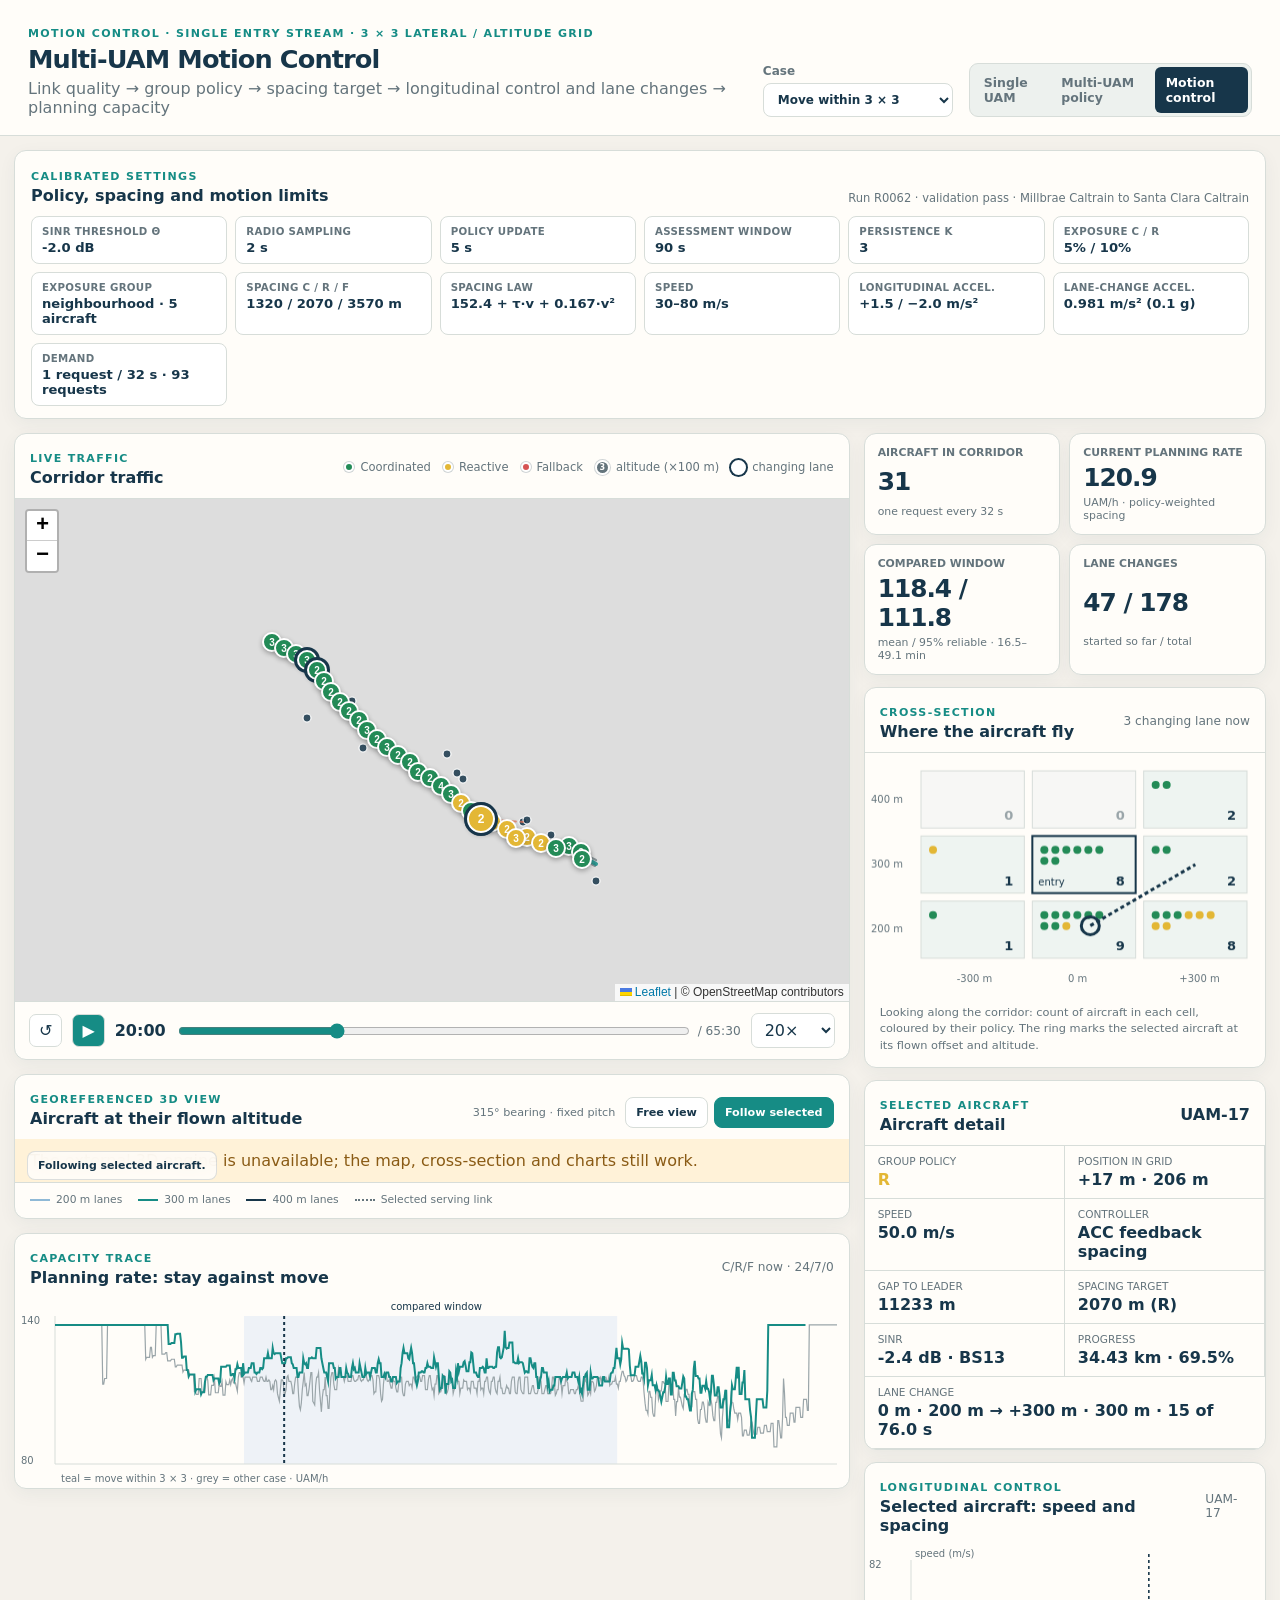
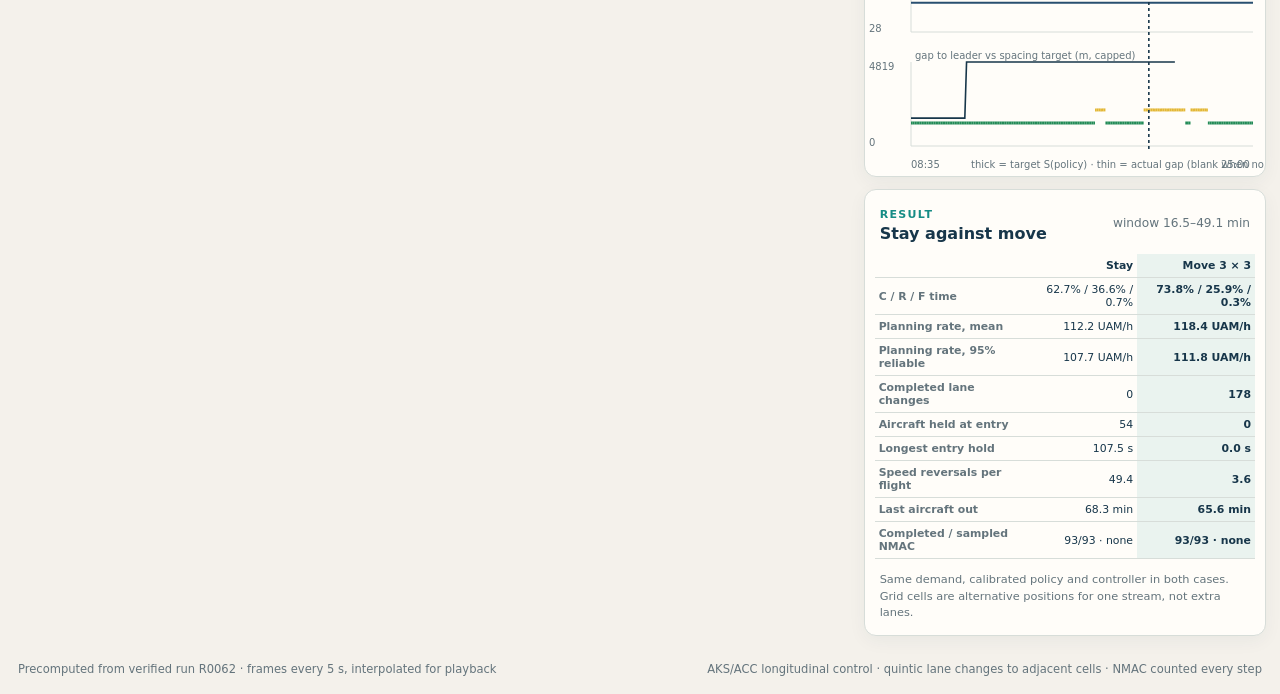
==== dashboard/motion.html @ 5a866636 "Update dashboards: calibrated policy settings and motion-control page - Multi-UAM policy page uses t" ====
<!doctype html>
<html lang="en">
  <head>
    <meta charset="utf-8" />
    <meta name="viewport" content="width=device-width, initial-scale=1" />
    <meta name="description" content="Multi-aircraft UAM motion control: longitudinal spacing and lane changes within a 3 × 3 lateral/altitude grid" />
    <title>Bay Area UAM Motion Control</title>
    <link rel="stylesheet" href="vendor/leaflet/leaflet.css" />
    <link rel="stylesheet"
          href="https://cesium.com/downloads/cesiumjs/releases/1.132/Build/Cesium/Widgets/widgets.css"
          integrity="sha384-ghEeMdcWWzRv/BPeUcX835vcKDGrxvROXisl/Btpv3GeekBUXTSPVcFJpI1Tcrgp"
          crossorigin="anonymous" />
    <link rel="stylesheet" href="traffic.css?v=20260827-left-stack-v12" />
    <link rel="stylesheet" href="motion.css?v=20260914-motion-v2" />
  </head>
  <body>
    <div class="traffic-dashboard motion-dashboard">
      <header class="traffic-header">
        <div>
          <span class="eyebrow">MOTION CONTROL · SINGLE ENTRY STREAM · 3 × 3 LATERAL / ALTITUDE GRID</span>
          <h1 id="motion-title">Multi-UAM Motion Control</h1>
          <p id="motion-subtitle">Link quality → group policy → spacing target → longitudinal control and lane changes → planning capacity</p>
        </div>
        <div class="traffic-header__controls">
          <label for="case-select"><span>Case</span>
            <select id="case-select">
              <option value="fixed_centerline">Stay at centre</option>
              <option value="spatial_grid">Move within 3 × 3</option>
            </select>
          </label>
          <nav class="mode-nav" aria-label="Simulator mode">
            <a href="index.html?scenario=airport_to_airport">Single UAM</a>
            <a href="traffic.html?scenario=airport_to_airport">Multi-UAM policy</a>
            <a class="mode-nav__active" aria-current="page" href="motion.html">Motion control</a>
          </nav>
        </div>
      </header>

      <section class="motion-settings" aria-labelledby="settings-heading">
        <div class="experiment-controls__heading">
          <div><span class="eyebrow">CALIBRATED SETTINGS</span><h2 id="settings-heading">Policy, spacing and motion limits</h2></div>
          <span id="run-note" role="status">Loading run…</span>
        </div>
        <dl id="settings-list" class="motion-settings__list"></dl>
      </section>

      <main class="traffic-main">
        <div class="traffic-visuals">
          <section class="traffic-map-card" aria-labelledby="map-heading">
            <div class="card-heading">
              <div><span class="eyebrow">LIVE TRAFFIC</span><h2 id="map-heading">Corridor traffic</h2></div>
              <div class="policy-legend" aria-label="Aircraft symbols">
                <span><i class="policy-dot policy-dot--c"></i>Coordinated</span>
                <span><i class="policy-dot policy-dot--r"></i>Reactive</span>
                <span><i class="policy-dot policy-dot--f"></i>Fallback</span>
                <span><i class="motion-legend-ac">3</i>altitude (×100 m)</span>
                <span><i class="motion-legend-ac motion-legend-ac--moving"></i>changing lane</span>
              </div>
            </div>
            <div id="motion-map" role="application" aria-label="Multi-aircraft corridor map with lateral lanes"></div>
            <div class="playback" aria-label="Simulation playback controls">
              <button id="reset-button" type="button" aria-label="Reset simulation" disabled>↺</button>
              <button id="play-button" class="playback__primary" type="button" aria-label="Loading simulation data" disabled>…</button>
              <strong id="current-time">00:00</strong>
              <label class="sr-only" for="time-slider">Simulation timeline</label>
              <input id="time-slider" type="range" min="0" max="1" value="0" step="1" disabled />
              <span id="total-time" role="status" aria-live="polite">Loading motion data…</span>
              <label class="sr-only" for="playback-speed">Playback speed</label>
              <select id="playback-speed" disabled><option value="5">5×</option><option value="20" selected>20×</option><option value="50">50×</option><option value="100">100×</option></select>
            </div>
          </section>

          <section class="traffic-three-card" aria-labelledby="three-heading">
            <div class="card-heading traffic-three-heading">
              <div><span class="eyebrow">GEOREFERENCED 3D VIEW</span><h2 id="three-heading">Aircraft at their flown altitude</h2></div>
              <div class="traffic-three-camera">
                <span id="three-camera-state">315° bearing · fixed pitch</span>
                <div class="traffic-three-camera__actions">
                  <button id="three-free-view" type="button">Free view</button>
                  <button id="three-recenter" type="button">Follow selected</button>
                </div>
              </div>
            </div>
            <div class="traffic-3d-stage">
              <div id="motion-3d" role="application" aria-label="Three-dimensional corridor with nine flight lanes"></div>
              <div id="three-camera-note" class="traffic-three-note">Camera follows the selected aircraft.</div>
            </div>
            <div id="three-warning" class="three-warning" hidden>The external 3D engine is unavailable; the map, cross-section and charts still work.</div>
            <div class="traffic-three-legend">
              <span><i class="traffic-three-line motion-lane--200"></i>200 m lanes</span>
              <span><i class="traffic-three-line motion-lane--300"></i>300 m lanes</span>
              <span><i class="traffic-three-line motion-lane--400"></i>400 m lanes</span>
              <span><i class="traffic-three-line traffic-three-line--radio"></i>Selected serving link</span>
            </div>
          </section>

          <section class="capacity-card" aria-labelledby="capacity-heading">
            <div class="card-heading"><div><span class="eyebrow">CAPACITY TRACE</span><h2 id="capacity-heading">Planning rate: stay against move</h2></div><span id="current-counts">—</span></div>
            <canvas id="capacity-chart" aria-label="Planning rate over time for both cases"></canvas>
          </section>
        </div>

        <aside class="traffic-sidebar" aria-label="Motion diagnostics">
          <section class="metric-grid">
            <article><span>Aircraft in corridor</span><strong id="active-count">—</strong><small id="entry-note">one request every 32 s</small></article>
            <article><span>Current planning rate</span><strong id="current-capacity">—</strong><small>UAM/h · policy-weighted spacing</small></article>
            <article><span>Compared window</span><strong id="window-capacity">—</strong><small id="window-caption">mean / 95% reliable, UAM/h</small></article>
            <article><span>Lane changes</span><strong id="lane-changes">—</strong><small id="lane-change-caption">started so far / total</small></article>
          </section>

          <section class="policy-card" aria-labelledby="grid-heading">
            <div class="card-heading"><div><span class="eyebrow">CROSS-SECTION</span><h2 id="grid-heading">Where the aircraft fly</h2></div><span id="grid-note">—</span></div>
            <canvas id="grid-chart" aria-label="Aircraft count in each lateral and altitude cell"></canvas>
            <p>Looking along the corridor: count of aircraft in each cell, coloured by their policy. The ring marks the selected aircraft at its flown offset and altitude.</p>
          </section>

          <section class="selected-card" aria-labelledby="selected-heading">
            <div class="card-heading"><div><span class="eyebrow">SELECTED AIRCRAFT</span><h2 id="selected-heading">Aircraft detail</h2></div><strong id="selected-uam">—</strong></div>
            <dl>
              <div><dt>Group policy</dt><dd id="selected-policy">—</dd></div>
              <div><dt>Position in grid</dt><dd id="selected-cell">—</dd></div>
              <div><dt>Speed</dt><dd id="selected-speed">—</dd></div>
              <div><dt>Controller</dt><dd id="selected-controller">—</dd></div>
              <div><dt>Gap to leader</dt><dd id="selected-gap">—</dd></div>
              <div><dt>Spacing target</dt><dd id="selected-target">—</dd></div>
              <div><dt>SINR</dt><dd id="selected-sinr">—</dd></div>
              <div><dt>Progress</dt><dd id="selected-progress">—</dd></div>
              <div class="selected-wide"><dt>Lane change</dt><dd id="selected-move">—</dd></div>
            </dl>
          </section>

          <section class="link-card" aria-labelledby="aircraft-heading">
            <div class="card-heading"><div><span class="eyebrow">LONGITUDINAL CONTROL</span><h2 id="aircraft-heading">Selected aircraft: speed and spacing</h2></div><span id="aircraft-note">—</span></div>
            <canvas id="aircraft-chart" aria-label="Selected aircraft speed, gap and spacing target over time"></canvas>
          </section>

          <section class="policy-card" aria-labelledby="compare-heading">
            <div class="card-heading"><div><span class="eyebrow">RESULT</span><h2 id="compare-heading">Stay against move</h2></div><span id="compare-window">—</span></div>
            <div class="motion-table-wrap"><table id="compare-table" class="motion-table"></table></div>
            <p id="compare-note">Same demand, calibrated policy and controller in both cases. Grid cells are alternative positions for one stream, not extra lanes.</p>
          </section>
        </aside>
      </main>

      <footer class="traffic-footer">
        <span id="footer-run">Precomputed from a verified run</span>
        <span>AKS/ACC longitudinal control · quintic lane changes to adjacent cells · NMAC counted every step</span>
      </footer>
    </div>
    <div id="error-panel" class="error-panel" hidden role="alert"></div>

    <script src="vendor/leaflet/leaflet.js"></script>
    <script src="traffic_engine.js?v=20260914-calibrated-v2"></script>
    <script src="https://cesium.com/downloads/cesiumjs/releases/1.132/Build/Cesium/Cesium.js"
            integrity="sha384-MtxSMxgh0b7MGLXcS6y6IIGswlJjxnL5AVLwKXJOGuglBgO67kbbcChbAF630juz"
            crossorigin="anonymous"></script>
    <script>
      (() => {
        const version = "20260914-motion-v2";
        const dataScript = document.createElement("script");
        dataScript.src = `data/airport_to_airport_motion.js?v=${version}`;
        dataScript.addEventListener("load", () => {
          const appScript = document.createElement("script");
          appScript.src = `motion_app.js?v=${version}`;
          document.body.appendChild(appScript);
        });
        dataScript.addEventListener("error", () => {
          const panel = document.getElementById("error-panel");
          panel.hidden = false;
          panel.textContent = "Motion data could not be loaded. Confirm that the dashboard server is running, then refresh the page.";
          document.getElementById("total-time").textContent = "Motion data unavailable";
        });
        document.body.appendChild(dataScript);
      })();
    </script>
  </body>
</html>
---- dashboard/vendor/leaflet/leaflet.css ----
/* required styles */

.leaflet-pane,
.leaflet-tile,
.leaflet-marker-icon,
.leaflet-marker-shadow,
.leaflet-tile-container,
.leaflet-pane > svg,
.leaflet-pane > canvas,
.leaflet-zoom-box,
.leaflet-image-layer,
.leaflet-layer {
	position: absolute;
	left: 0;
	top: 0;
	}
.leaflet-container {
	overflow: hidden;
	}
.leaflet-tile,
.leaflet-marker-icon,
.leaflet-marker-shadow {
	-webkit-user-select: none;
	   -moz-user-select: none;
	        user-select: none;
	  -webkit-user-drag: none;
	}
/* Prevents IE11 from highlighting tiles in blue */
.leaflet-tile::selection {
	background: transparent;
}
/* Safari renders non-retina tile on retina better with this, but Chrome is worse */
.leaflet-safari .leaflet-tile {
	image-rendering: -webkit-optimize-contrast;
	}
/* hack that prevents hw layers "stretching" when loading new tiles */
.leaflet-safari .leaflet-tile-container {
	width: 1600px;
	height: 1600px;
	-webkit-transform-origin: 0 0;
	}
.leaflet-marker-icon,
.leaflet-marker-shadow {
	display: block;
	}
/* .leaflet-container svg: reset svg max-width decleration shipped in Joomla! (joomla.org) 3.x */
/* .leaflet-container img: map is broken in FF if you have max-width: 100% on tiles */
.leaflet-container .leaflet-overlay-pane svg {
	max-width: none !important;
	max-height: none !important;
	}
.leaflet-container .leaflet-marker-pane img,
.leaflet-container .leaflet-shadow-pane img,
.leaflet-container .leaflet-tile-pane img,
.leaflet-container img.leaflet-image-layer,
.leaflet-container .leaflet-tile {
	max-width: none !important;
	max-height: none !important;
	width: auto;
	padding: 0;
	}

.leaflet-container img.leaflet-tile {
	/* See: https://bugs.chromium.org/p/chromium/issues/detail?id=600120 */
	mix-blend-mode: plus-lighter;
}

.leaflet-container.leaflet-touch-zoom {
	-ms-touch-action: pan-x pan-y;
	touch-action: pan-x pan-y;
	}
.leaflet-container.leaflet-touch-drag {
	-ms-touch-action: pinch-zoom;
	/* Fallback for FF which doesn't support pinch-zoom */
	touch-action: none;
	touch-action: pinch-zoom;
}
.leaflet-container.leaflet-touch-drag.leaflet-touch-zoom {
	-ms-touch-action: none;
	touch-action: none;
}
.leaflet-container {
	-webkit-tap-highlight-color: transparent;
}
.leaflet-container a {
	-webkit-tap-highlight-color: rgba(51, 181, 229, 0.4);
}
.leaflet-tile {
	filter: inherit;
	visibility: hidden;
	}
.leaflet-tile-loaded {
	visibility: inherit;
	}
.leaflet-zoom-box {
	width: 0;
	height: 0;
	-moz-box-sizing: border-box;
	     box-sizing: border-box;
	z-index: 800;
	}
/* workaround for https://bugzilla.mozilla.org/show_bug.cgi?id=888319 */
.leaflet-overlay-pane svg {
	-moz-user-select: none;
	}

.leaflet-pane         { z-index: 400; }

.leaflet-tile-pane    { z-index: 200; }
.leaflet-overlay-pane { z-index: 400; }
.leaflet-shadow-pane  { z-index: 500; }
.leaflet-marker-pane  { z-index: 600; }
.leaflet-tooltip-pane   { z-index: 650; }
.leaflet-popup-pane   { z-index: 700; }

.leaflet-map-pane canvas { z-index: 100; }
.leaflet-map-pane svg    { z-index: 200; }

.leaflet-vml-shape {
	width: 1px;
	height: 1px;
	}
.lvml {
	behavior: url(#default#VML);
	display: inline-block;
	position: absolute;
	}


/* control positioning */

.leaflet-control {
	position: relative;
	z-index: 800;
	pointer-events: visiblePainted; /* IE 9-10 doesn't have auto */
	pointer-events: auto;
	}
.leaflet-top,
.leaflet-bottom {
	position: absolute;
	z-index: 1000;
	pointer-events: none;
	}
.leaflet-top {
	top: 0;
	}
.leaflet-right {
	right: 0;
	}
.leaflet-bottom {
	bottom: 0;
	}
.leaflet-left {
	left: 0;
	}
.leaflet-control {
	float: left;
	clear: both;
	}
.leaflet-right .leaflet-control {
	float: right;
	}
.leaflet-top .leaflet-control {
	margin-top: 10px;
	}
.leaflet-bottom .leaflet-control {
	margin-bottom: 10px;
	}
.leaflet-left .leaflet-control {
	margin-left: 10px;
	}
.leaflet-right .leaflet-control {
	margin-right: 10px;
	}


/* zoom and fade animations */

.leaflet-fade-anim .leaflet-popup {
	opacity: 0;
	-webkit-transition: opacity 0.2s linear;
	   -moz-transition: opacity 0.2s linear;
	        transition: opacity 0.2s linear;
	}
.leaflet-fade-anim .leaflet-map-pane .leaflet-popup {
	opacity: 1;
	}
.leaflet-zoom-animated {
	-webkit-transform-origin: 0 0;
	    -ms-transform-origin: 0 0;
	        transform-origin: 0 0;
	}
svg.leaflet-zoom-animated {
	will-change: transform;
}

.leaflet-zoom-anim .leaflet-zoom-animated {
	-webkit-transition: -webkit-transform 0.25s cubic-bezier(0,0,0.25,1);
	   -moz-transition:    -moz-transform 0.25s cubic-bezier(0,0,0.25,1);
	        transition:         transform 0.25s cubic-bezier(0,0,0.25,1);
	}
.leaflet-zoom-anim .leaflet-tile,
.leaflet-pan-anim .leaflet-tile {
	-webkit-transition: none;
	   -moz-transition: none;
	        transition: none;
	}

.leaflet-zoom-anim .leaflet-zoom-hide {
	visibility: hidden;
	}


/* cursors */

.leaflet-interactive {
	cursor: pointer;
	}
.leaflet-grab {
	cursor: -webkit-grab;
	cursor:    -moz-grab;
	cursor:         grab;
	}
.leaflet-crosshair,
.leaflet-crosshair .leaflet-interactive {
	cursor: crosshair;
	}
.leaflet-popup-pane,
.leaflet-control {
	cursor: auto;
	}
.leaflet-dragging .leaflet-grab,
.leaflet-dragging .leaflet-grab .leaflet-interactive,
.leaflet-dragging .leaflet-marker-draggable {
	cursor: move;
	cursor: -webkit-grabbing;
	cursor:    -moz-grabbing;
	cursor:         grabbing;
	}

/* marker & overlays interactivity */
.leaflet-marker-icon,
.leaflet-marker-shadow,
.leaflet-image-layer,
.leaflet-pane > svg path,
.leaflet-tile-container {
	pointer-events: none;
	}

.leaflet-marker-icon.leaflet-interactive,
.leaflet-image-layer.leaflet-interactive,
.leaflet-pane > svg path.leaflet-interactive,
svg.leaflet-image-layer.leaflet-interactive path {
	pointer-events: visiblePainted; /* IE 9-10 doesn't have auto */
	pointer-events: auto;
	}

/* visual tweaks */

.leaflet-container {
	background: #ddd;
	outline-offset: 1px;
	}
.leaflet-container a {
	color: #0078A8;
	}
.leaflet-zoom-box {
	border: 2px dotted #38f;
	background: rgba(255,255,255,0.5);
	}


/* general typography */
.leaflet-container {
	font-family: "Helvetica Neue", Arial, Helvetica, sans-serif;
	font-size: 12px;
	font-size: 0.75rem;
	line-height: 1.5;
	}


/* general toolbar styles */

.leaflet-bar {
	box-shadow: 0 1px 5px rgba(0,0,0,0.65);
	border-radius: 4px;
	}
.leaflet-bar a {
	background-color: #fff;
	border-bottom: 1px solid #ccc;
	width: 26px;
	height: 26px;
	line-height: 26px;
	display: block;
	text-align: center;
	text-decoration: none;
	color: black;
	}
.leaflet-bar a,
.leaflet-control-layers-toggle {
	background-position: 50% 50%;
	background-repeat: no-repeat;
	display: block;
	}
.leaflet-bar a:hover,
.leaflet-bar a:focus {
	background-color: #f4f4f4;
	}
.leaflet-bar a:first-child {
	border-top-left-radius: 4px;
	border-top-right-radius: 4px;
	}
.leaflet-bar a:last-child {
	border-bottom-left-radius: 4px;
	border-bottom-right-radius: 4px;
	border-bottom: none;
	}
.leaflet-bar a.leaflet-disabled {
	cursor: default;
	background-color: #f4f4f4;
	color: #bbb;
	}

.leaflet-touch .leaflet-bar a {
	width: 30px;
	height: 30px;
	line-height: 30px;
	}
.leaflet-touch .leaflet-bar a:first-child {
	border-top-left-radius: 2px;
	border-top-right-radius: 2px;
	}
.leaflet-touch .leaflet-bar a:last-child {
	border-bottom-left-radius: 2px;
	border-bottom-right-radius: 2px;
	}

/* zoom control */

.leaflet-control-zoom-in,
.leaflet-control-zoom-out {
	font: bold 18px 'Lucida Console', Monaco, monospace;
	text-indent: 1px;
	}

.leaflet-touch .leaflet-control-zoom-in, .leaflet-touch .leaflet-control-zoom-out  {
	font-size: 22px;
	}


/* layers control */

.leaflet-control-layers {
	box-shadow: 0 1px 5px rgba(0,0,0,0.4);
	background: #fff;
	border-radius: 5px;
	}
.leaflet-control-layers-toggle {
	background-image: url(images/layers.png);
	width: 36px;
	height: 36px;
	}
.leaflet-retina .leaflet-control-layers-toggle {
	background-image: url(images/layers-2x.png);
	background-size: 26px 26px;
	}
.leaflet-touch .leaflet-control-layers-toggle {
	width: 44px;
	height: 44px;
	}
.leaflet-control-layers .leaflet-control-layers-list,
.leaflet-control-layers-expanded .leaflet-control-layers-toggle {
	display: none;
	}
.leaflet-control-layers-expanded .leaflet-control-layers-list {
	display: block;
	position: relative;
	}
.leaflet-control-layers-expanded {
	padding: 6px 10px 6px 6px;
	color: #333;
	background: #fff;
	}
.leaflet-control-layers-scrollbar {
	overflow-y: scroll;
	overflow-x: hidden;
	padding-right: 5px;
	}
.leaflet-control-layers-selector {
	margin-top: 2px;
	position: relative;
	top: 1px;
	}
.leaflet-control-layers label {
	display: block;
	font-size: 13px;
	font-size: 1.08333em;
	}
.leaflet-control-layers-separator {
	height: 0;
	border-top: 1px solid #ddd;
	margin: 5px -10px 5px -6px;
	}

/* Default icon URLs */
.leaflet-default-icon-path { /* used only in path-guessing heuristic, see L.Icon.Default */
	background-image: url(images/marker-icon.png);
	}


/* attribution and scale controls */

.leaflet-container .leaflet-control-attribution {
	background: #fff;
	background: rgba(255, 255, 255, 0.8);
	margin: 0;
	}
.leaflet-control-attribution,
.leaflet-control-scale-line {
	padding: 0 5px;
	color: #333;
	line-height: 1.4;
	}
.leaflet-control-attribution a {
	text-decoration: none;
	}
.leaflet-control-attribution a:hover,
.leaflet-control-attribution a:focus {
	text-decoration: underline;
	}
.leaflet-attribution-flag {
	display: inline !important;
	vertical-align: baseline !important;
	width: 1em;
	height: 0.6669em;
	}
.leaflet-left .leaflet-control-scale {
	margin-left: 5px;
	}
.leaflet-bottom .leaflet-control-scale {
	margin-bottom: 5px;
	}
.leaflet-control-scale-line {
	border: 2px solid #777;
	border-top: none;
	line-height: 1.1;
	padding: 2px 5px 1px;
	white-space: nowrap;
	-moz-box-sizing: border-box;
	     box-sizing: border-box;
	background: rgba(255, 255, 255, 0.8);
	text-shadow: 1px 1px #fff;
	}
.leaflet-control-scale-line:not(:first-child) {
	border-top: 2px solid #777;
	border-bottom: none;
	margin-top: -2px;
	}
.leaflet-control-scale-line:not(:first-child):not(:last-child) {
	border-bottom: 2px solid #777;
	}

.leaflet-touch .leaflet-control-attribution,
.leaflet-touch .leaflet-control-layers,
.leaflet-touch .leaflet-bar {
	box-shadow: none;
	}
.leaflet-touch .leaflet-control-layers,
.leaflet-touch .leaflet-bar {
	border: 2px solid rgba(0,0,0,0.2);
	background-clip: padding-box;
	}


/* popup */

.leaflet-popup {
	position: absolute;
	text-align: center;
	margin-bottom: 20px;
	}
.leaflet-popup-content-wrapper {
	padding: 1px;
	text-align: left;
	border-radius: 12px;
	}
.leaflet-popup-content {
	margin: 13px 24px 13px 20px;
	line-height: 1.3;
	font-size: 13px;
	font-size: 1.08333em;
	min-height: 1px;
	}
.leaflet-popup-content p {
	margin: 17px 0;
	margin: 1.3em 0;
	}
.leaflet-popup-tip-container {
	width: 40px;
	height: 20px;
	position: absolute;
	left: 50%;
	margin-top: -1px;
	margin-left: -20px;
	overflow: hidden;
	pointer-events: none;
	}
.leaflet-popup-tip {
	width: 17px;
	height: 17px;
	padding: 1px;

	margin: -10px auto 0;
	pointer-events: auto;

	-webkit-transform: rotate(45deg);
	   -moz-transform: rotate(45deg);
	    -ms-transform: rotate(45deg);
	        transform: rotate(45deg);
	}
.leaflet-popup-content-wrapper,
.leaflet-popup-tip {
	background: white;
	color: #333;
	box-shadow: 0 3px 14px rgba(0,0,0,0.4);
	}
.leaflet-container a.leaflet-popup-close-button {
	position: absolute;
	top: 0;
	right: 0;
	border: none;
	text-align: center;
	width: 24px;
	height: 24px;
	font: 16px/24px Tahoma, Verdana, sans-serif;
	color: #757575;
	text-decoration: none;
	background: transparent;
	}
.leaflet-container a.leaflet-popup-close-button:hover,
.leaflet-container a.leaflet-popup-close-button:focus {
	color: #585858;
	}
.leaflet-popup-scrolled {
	overflow: auto;
	}

.leaflet-oldie .leaflet-popup-content-wrapper {
	-ms-zoom: 1;
	}
.leaflet-oldie .leaflet-popup-tip {
	width: 24px;
	margin: 0 auto;

	-ms-filter: "progid:DXImageTransform.Microsoft.Matrix(M11=0.70710678, M12=0.70710678, M21=-0.70710678, M22=0.70710678)";
	filter: progid:DXImageTransform.Microsoft.Matrix(M11=0.70710678, M12=0.70710678, M21=-0.70710678, M22=0.70710678);
	}

.leaflet-oldie .leaflet-control-zoom,
.leaflet-oldie .leaflet-control-layers,
.leaflet-oldie .leaflet-popup-content-wrapper,
.leaflet-oldie .leaflet-popup-tip {
	border: 1px solid #999;
	}


/* div icon */

.leaflet-div-icon {
	background: #fff;
	border: 1px solid #666;
	}


/* Tooltip */
/* Base styles for the element that has a tooltip */
.leaflet-tooltip {
	position: absolute;
	padding: 6px;
	background-color: #fff;
	border: 1px solid #fff;
	border-radius: 3px;
	color: #222;
	white-space: nowrap;
	-webkit-user-select: none;
	-moz-user-select: none;
	-ms-user-select: none;
	user-select: none;
	pointer-events: none;
	box-shadow: 0 1px 3px rgba(0,0,0,0.4);
	}
.leaflet-tooltip.leaflet-interactive {
	cursor: pointer;
	pointer-events: auto;
	}
.leaflet-tooltip-top:before,
.leaflet-tooltip-bottom:before,
.leaflet-tooltip-left:before,
.leaflet-tooltip-right:before {
	position: absolute;
	pointer-events: none;
	border: 6px solid transparent;
	background: transparent;
	content: "";
	}

/* Directions */

.leaflet-tooltip-bottom {
	margin-top: 6px;
}
.leaflet-tooltip-top {
	margin-top: -6px;
}
.leaflet-tooltip-bottom:before,
.leaflet-tooltip-top:before {
	left: 50%;
	margin-left: -6px;
	}
.leaflet-tooltip-top:before {
	bottom: 0;
	margin-bottom: -12px;
	border-top-color: #fff;
	}
.leaflet-tooltip-bottom:before {
	top: 0;
	margin-top: -12px;
	margin-left: -6px;
	border-bottom-color: #fff;
	}
.leaflet-tooltip-left {
	margin-left: -6px;
}
.leaflet-tooltip-right {
	margin-left: 6px;
}
.leaflet-tooltip-left:before,
.leaflet-tooltip-right:before {
	top: 50%;
	margin-top: -6px;
	}
.leaflet-tooltip-left:before {
	right: 0;
	margin-right: -12px;
	border-left-color: #fff;
	}
.leaflet-tooltip-right:before {
	left: 0;
	margin-left: -12px;
	border-right-color: #fff;
	}

/* Printing */

@media print {
	/* Prevent printers from removing background-images of controls. */
	.leaflet-control {
		-webkit-print-color-adjust: exact;
		print-color-adjust: exact;
		}
	}
---- dashboard/traffic.css ----
:root {
  color-scheme: light;
  --ink: #17364a;
  --muted: #64747c;
  --paper: #f4f1eb;
  --card: #fffdf9;
  --line: #d7ddd9;
  --teal: #168c85;
  --coordinated: #238b57;
  --reactive: #e3b735;
  --fallback: #d65353;
  --unknown: #829095;
  font-family: Inter, ui-sans-serif, system-ui, -apple-system, "Segoe UI", sans-serif;
}

* { box-sizing: border-box; }
body { margin: 0; color: var(--ink); background: var(--paper); }
button, select, input { font: inherit; }
.sr-only { position: absolute; width: 1px; height: 1px; overflow: hidden; clip: rect(0, 0, 0, 0); }
.traffic-dashboard { min-height: 100vh; }

.traffic-header { display: flex; justify-content: space-between; gap: 24px; padding: 22px 28px 18px; background: var(--card); border-bottom: 1px solid var(--line); }
.traffic-header h1 { margin: 3px 0 5px; font-size: clamp(1.45rem, 2vw, 2.15rem); letter-spacing: -.035em; }
.traffic-header p { margin: 0; color: var(--muted); }
.eyebrow { color: var(--teal); font-size: .69rem; font-weight: 800; letter-spacing: .12em; }
.traffic-header__controls { display: flex; align-items: end; gap: 16px; }
.traffic-header__controls label { display: grid; gap: 5px; color: var(--muted); font-size: .75rem; font-weight: 700; }
.traffic-header select { min-width: 190px; padding: 8px 10px; border: 1px solid var(--line); border-radius: 8px; background: white; color: var(--ink); }
.mode-nav { display: flex; padding: 3px; border: 1px solid var(--line); border-radius: 9px; background: #edf1ee; }
.mode-nav a { padding: 8px 11px; border-radius: 6px; color: var(--muted); text-decoration: none; font-size: .78rem; font-weight: 750; }
.mode-nav__active { color: white !important; background: var(--ink); }

.experiment-controls { margin: 14px 14px 0; padding: 14px 16px 15px; border: 1px solid var(--line); border-radius: 12px; background: var(--card); box-shadow: 0 5px 18px rgb(23 54 74 / 5%); }
.experiment-controls__heading { display: flex; justify-content: space-between; align-items: end; gap: 18px; margin-bottom: 11px; }
.experiment-controls__heading h2 { margin: 2px 0 0; font-size: 1rem; }
.experiment-controls__heading > span { color: var(--muted); font-size: .72rem; }
.experiment-controls form { display: grid; grid-template-columns: minmax(380px, .9fr) minmax(620px, 1.5fr) auto; align-items: end; gap: 12px; }
.experiment-controls fieldset { display: grid; grid-template-columns: repeat(4, minmax(110px, 1fr)); gap: 9px; min-width: 0; margin: 0; padding: 10px; border: 1px solid var(--line); border-radius: 9px; }
.experiment-controls fieldset:nth-of-type(2) { grid-template-columns: repeat(4, minmax(116px, 1fr)); }
.experiment-controls legend { padding: 0 5px; color: var(--teal); font-size: .68rem; font-weight: 800; letter-spacing: .04em; }
.experiment-controls label { display: grid; align-content: start; gap: 5px; color: var(--muted); font-size: .67rem; font-weight: 700; }
.experiment-controls label span { display: grid; grid-template-columns: minmax(0, 1fr) auto; align-items: center; gap: 5px; font-weight: 500; }
.experiment-controls input, .experiment-controls select { width: 100%; min-height: 34px; padding: 6px 8px; border: 1px solid #c6d0cb; border-radius: 7px; background: white; color: var(--ink); }
.experiment-controls input:focus, .experiment-controls select:focus { outline: 3px solid rgb(22 140 133 / 18%); border-color: var(--teal); }
.experiment-controls__actions { display: grid; grid-template-columns: 1fr 1fr; gap: 7px; min-width: 220px; }
.experiment-controls__actions button { min-height: 35px; padding: 7px 10px; border: 1px solid var(--line); border-radius: 8px; background: white; color: var(--ink); cursor: pointer; font-size: .72rem; font-weight: 750; }
.experiment-controls__actions .experiment-controls__run { border-color: var(--teal); background: var(--teal); color: white; }
.experiment-controls__actions small { grid-column: 1 / -1; max-width: 270px; color: var(--muted); font-size: .62rem; line-height: 1.35; }

.traffic-main { display: grid; grid-template-columns: minmax(0, 1.62fr) minmax(340px, .78fr); gap: 14px; padding: 14px; }
.traffic-visuals { display: grid; align-content: start; gap: 14px; min-width: 0; }
.traffic-map-card, .traffic-three-card, .policy-card, .selected-card, .link-card, .capacity-card, .metric-grid article { background: var(--card); border: 1px solid var(--line); border-radius: 12px; box-shadow: 0 5px 18px rgb(23 54 74 / 5%); }
.traffic-map-card { overflow: hidden; }
.card-heading { display: flex; align-items: center; justify-content: space-between; gap: 14px; padding: 13px 15px 11px; }
.card-heading h2 { margin: 2px 0 0; font-size: 1rem; }
.card-heading > span { color: var(--muted); font-size: .76rem; }
#traffic-map { height: min(58vh, 620px); min-height: 440px; border-top: 1px solid var(--line); border-bottom: 1px solid var(--line); }
.policy-legend { display: flex; flex-wrap: wrap; justify-content: flex-end; gap: 8px 12px; color: var(--muted); font-size: .72rem; }
.policy-legend span, .policy-values div { display: flex; align-items: center; gap: 6px; }
.policy-dot { display: inline-block; width: 10px; height: 10px; border: 2px solid white; border-radius: 50%; box-shadow: 0 0 0 1px rgb(23 54 74 / 20%); }
.policy-dot--c { background: var(--coordinated); }
.policy-dot--r { background: var(--reactive); }
.policy-dot--f { background: var(--fallback); }
.uam-traffic-hit { width: 100%; height: 100%; display: grid; place-items: center; cursor: pointer; pointer-events: none; }
.uam-traffic-marker { width: 22px; height: 22px; display: grid; place-items: center; border: 2px solid white; border-radius: 50% 50% 50% 0; color: white; font-size: 11px; box-shadow: 0 2px 6px rgb(0 0 0 / 30%); transform-origin: center; pointer-events: none; }
.uam-traffic-marker--selected { width: 28px; height: 28px; outline: 3px solid rgb(23 54 74 / 35%); font-size: 13px; }
.uam-traffic-marker--group { box-shadow: 0 0 0 3px rgb(23 54 74 / 38%), 0 3px 8px rgb(0 0 0 / 18%); }

.playback { display: grid; grid-template-columns: auto auto auto 1fr auto auto; align-items: center; gap: 10px; padding: 11px 14px; }
.playback button, .playback select { border: 1px solid var(--line); border-radius: 7px; background: white; color: var(--ink); padding: 6px 9px; }
.playback button:disabled, .playback select:disabled, .playback input:disabled { cursor: wait; opacity: .55; }
.playback__primary { color: white !important; background: var(--teal) !important; }
.playback input { width: 100%; accent-color: var(--teal); }
.playback span { color: var(--muted); font-size: .76rem; }

.traffic-sidebar { display: grid; align-content: start; gap: 12px; }
.metric-grid { display: grid; grid-template-columns: 1fr 1fr; gap: 9px; }
.metric-grid article { display: grid; gap: 4px; padding: 12px 13px; }
.metric-grid span { color: var(--muted); font-size: .68rem; font-weight: 750; text-transform: uppercase; }
.metric-grid strong { font-size: 1.55rem; letter-spacing: -.04em; }
.metric-grid small { color: var(--muted); font-size: .68rem; }
.metric-grid .supported { color: var(--coordinated); }
.metric-grid .unsupported { color: var(--fallback); }

.policy-card, .selected-card, .link-card, .capacity-card { overflow: hidden; }
.policy-bar { display: flex; height: 16px; margin: 0 15px 11px; overflow: hidden; border-radius: 9px; background: #e5e8e6; }
.policy-bar span { min-width: 0; }
.policy-bar__c { background: var(--coordinated); }
.policy-bar__r { background: var(--reactive); }
.policy-bar__f { background: var(--fallback); }
.policy-values { display: grid; grid-template-columns: repeat(3, 1fr); gap: 8px; padding: 0 15px; }
.policy-values div { display: grid; grid-template-columns: auto 1fr; }
.policy-values span { color: var(--muted); font-size: .68rem; }
.policy-values strong { grid-column: 2; }
.policy-card p { margin: 12px 15px 14px; color: var(--muted); font-size: .71rem; line-height: 1.45; }
.selected-card dl { display: grid; grid-template-columns: 1fr 1fr; margin: 0; border-top: 1px solid var(--line); }
.selected-card dl div { padding: 9px 13px; border-right: 1px solid var(--line); border-bottom: 1px solid var(--line); }
.selected-card dl .selected-wide { grid-column: 1 / -1; border-right: 0; }
.selected-card dt { color: var(--muted); font-size: .66rem; text-transform: uppercase; }
.selected-card dd { margin: 3px 0 0; font-weight: 750; }
#capacity-chart { display: block; width: 100%; height: 150px; }
#link-quality-chart { display: block; width: 100%; height: 220px; }

.traffic-three-card { overflow: hidden; }
.traffic-three-heading { align-items: end; }
.traffic-three-camera { display: flex; align-items: center; gap: 10px; color: var(--muted); font-size: .7rem; }
.traffic-three-camera__actions { display: flex; gap: 6px; }
.traffic-three-camera button { min-height: 31px; padding: 6px 10px; border: 1px solid var(--line); border-radius: 8px; background: white; color: var(--ink); font: inherit; font-weight: 750; cursor: pointer; }
.traffic-three-camera button[aria-pressed="true"] { border-color: var(--teal); background: var(--teal); color: white; }
.traffic-three-camera button:focus-visible { outline: 3px solid rgb(22 140 133 / 28%); outline-offset: 2px; }
.traffic-3d-stage { position: relative; }
#traffic-3d { height: 440px; border-top: 1px solid var(--line); }
.traffic-three-note { position: absolute; z-index: 600; top: 12px; left: 12px; padding: 7px 10px; border: 1px solid rgb(23 54 74 / 15%); border-radius: 8px; background: rgb(255 253 250 / 90%); color: var(--ink); font-size: .68rem; font-weight: 700; pointer-events: none; backdrop-filter: blur(8px); }
.traffic-three-legend { display: flex; flex-wrap: wrap; gap: 9px 16px; padding: 10px 15px 12px; border-top: 1px solid var(--line); color: var(--muted); font-size: .67rem; }
.traffic-three-legend span { display: inline-flex; align-items: center; gap: 6px; }
.traffic-three-line { width: 20px; border-top: 2px solid var(--ink); }
.traffic-three-line--ground { border-top-style: dashed; border-color: #607177; }
.traffic-three-line--flight { border-color: var(--teal); }
.traffic-three-line--radio { border-top-style: dotted; border-color: var(--coral); }
.traffic-three-symbol { width: 10px; height: 10px; border-radius: 50%; background: var(--muted); }
.traffic-three-symbol--selected { width: 13px; height: 13px; border: 2px solid white; background: var(--coral); box-shadow: 0 0 0 2px var(--coral); }
.traffic-three-symbol--traffic { background: var(--coordinated); }
.traffic-3d-fallback { position: relative; width: 100%; height: 100%; background: #dfe9e5; }
.traffic-3d-fallback .leaflet-control-attribution { font-size: 9px; }
.fallback-aircraft { position: relative; width: 30px; height: 54px; transform: translate(-15px, -45px); }
.fallback-aircraft::after { position: absolute; left: 14px; top: 26px; width: 2px; height: 24px; content: ""; background: linear-gradient(rgb(23 54 74 / 55%), rgb(23 54 74 / 5%)); }
.fallback-aircraft img { position: relative; z-index: 2; width: 30px; height: 30px; filter: drop-shadow(0 3px 3px rgb(0 0 0 / 25%)); }
.fallback-station { position: relative; width: 22px; height: 34px; transform: translate(-11px, -28px); }
.fallback-station::before { position: absolute; left: 9px; top: 8px; width: 4px; height: 25px; content: ""; border-radius: 2px; background: #17364a; }
.fallback-station::after { position: absolute; left: 3px; top: 2px; width: 16px; height: 10px; content: ""; border: 3px solid #17364a; border-top: 0; border-bottom: 0; }
.three-warning { padding: 12px 15px; color: #8a5b15; background: #fff2d8; }
.traffic-footer { display: flex; justify-content: space-between; gap: 20px; padding: 12px 18px 18px; color: var(--muted); font-size: .72rem; }
.error-panel { position: fixed; inset: 20px; z-index: 9999; padding: 24px; border: 2px solid var(--fallback); border-radius: 12px; background: white; color: #7b2222; }

@media (max-width: 980px) {
  .traffic-header { align-items: start; flex-direction: column; }
  .traffic-header__controls { width: 100%; flex-wrap: wrap; }
  .traffic-main { grid-template-columns: 1fr; }
  .traffic-three-heading { align-items: flex-start; flex-direction: column; }
  .traffic-three-camera { width: 100%; justify-content: space-between; }
  .experiment-controls form { grid-template-columns: 1fr; }
  .experiment-controls__actions { grid-template-columns: auto auto 1fr; align-items: center; }
  .experiment-controls__actions small { grid-column: auto; max-width: none; }
}

@media (max-width: 620px) {
  .traffic-header { padding: 17px 15px; }
  .traffic-header__controls, .mode-nav { width: 100%; }
  .mode-nav a { flex: 1; text-align: center; }
  .traffic-main { padding: 8px; }
  .experiment-controls { margin: 8px 8px 0; padding: 12px; }
  .experiment-controls__heading { align-items: start; flex-direction: column; }
  .experiment-controls fieldset, .experiment-controls fieldset:nth-of-type(2) { grid-template-columns: repeat(2, minmax(0, 1fr)); }
  .experiment-controls__actions { grid-template-columns: 1fr 1fr; }
  .experiment-controls__actions small { grid-column: 1 / -1; }
  #traffic-map { min-height: 390px; }
  .card-heading { align-items: start; flex-direction: column; }
  .policy-legend { justify-content: start; }
  .playback { grid-template-columns: auto auto 1fr auto; }
  .playback input { grid-column: 1 / -1; grid-row: 2; }
  .metric-grid { grid-template-columns: 1fr; }
  .policy-values { grid-template-columns: 1fr; }
  .traffic-footer { flex-direction: column; }
}
---- dashboard/motion.css ----
.motion-settings { margin: 14px 14px 0; padding: 14px 16px 12px; border: 1px solid var(--line); border-radius: 12px; background: var(--card); box-shadow: 0 5px 18px rgb(23 54 74 / 5%); }
.motion-settings__list { display: grid; grid-template-columns: repeat(auto-fill, minmax(170px, 1fr)); gap: 8px; margin: 0; }
.motion-settings__list div { padding: 8px 10px; border: 1px solid var(--line); border-radius: 8px; background: white; }
.motion-settings__list dt { color: var(--muted); font-size: .64rem; font-weight: 750; text-transform: uppercase; letter-spacing: .03em; }
.motion-settings__list dd { margin: 3px 0 0; font-size: .82rem; font-weight: 750; }

#motion-map { height: min(56vh, 600px); min-height: 420px; border-top: 1px solid var(--line); border-bottom: 1px solid var(--line); }
#motion-3d { height: 420px; border-top: 1px solid var(--line); }
#capacity-chart { height: 190px; }
#grid-chart { display: block; width: 100%; height: 240px; border-top: 1px solid var(--line); }
#aircraft-chart { display: block; width: 100%; height: 230px; }

.motion-ac { width: 20px; height: 20px; display: grid; place-items: center; border: 2px solid white; border-radius: 50%; color: white; font-size: 10px; font-weight: 800; box-shadow: 0 2px 5px rgb(0 0 0 / 30%); }
.motion-ac--moving { box-shadow: 0 0 0 3px #17364a, 0 2px 5px rgb(0 0 0 / 30%); }
.motion-ac--selected { width: 28px; height: 28px; font-size: 12px; outline: 3px solid rgb(23 54 74 / 40%); }
.motion-legend-ac { display: inline-grid; place-items: center; width: 15px; height: 15px; border: 2px solid white; border-radius: 50%; background: var(--muted); color: white; font-size: 8px; font-style: normal; font-weight: 800; box-shadow: 0 0 0 1px rgb(23 54 74 / 20%); }
.motion-legend-ac--moving { background: white; box-shadow: 0 0 0 2px var(--ink); }

.motion-lane--200 { border-color: #8fb9d6; }
.motion-lane--300 { border-color: var(--teal); }
.motion-lane--400 { border-color: #17364a; }

.motion-table-wrap { overflow-x: auto; padding: 0 10px; }
.motion-table { width: 100%; border-collapse: collapse; font-size: .68rem; table-layout: fixed; }
.motion-table th, .motion-table td { padding: 5px 4px; border-bottom: 1px solid var(--line); text-align: right; overflow-wrap: anywhere; }
.motion-table th:first-child, .motion-table td:first-child { width: 38%; }
.motion-table th:first-child, .motion-table td:first-child { text-align: left; color: var(--muted); font-weight: 650; }
.motion-table thead th { color: var(--ink); font-weight: 800; }
.motion-table .motion-table__current { background: rgb(22 140 133 / 9%); color: var(--ink); font-weight: 800; }

@media (max-width: 620px) {
  #motion-map { min-height: 380px; }
  .motion-settings { margin: 8px 8px 0; padding: 12px; }
}
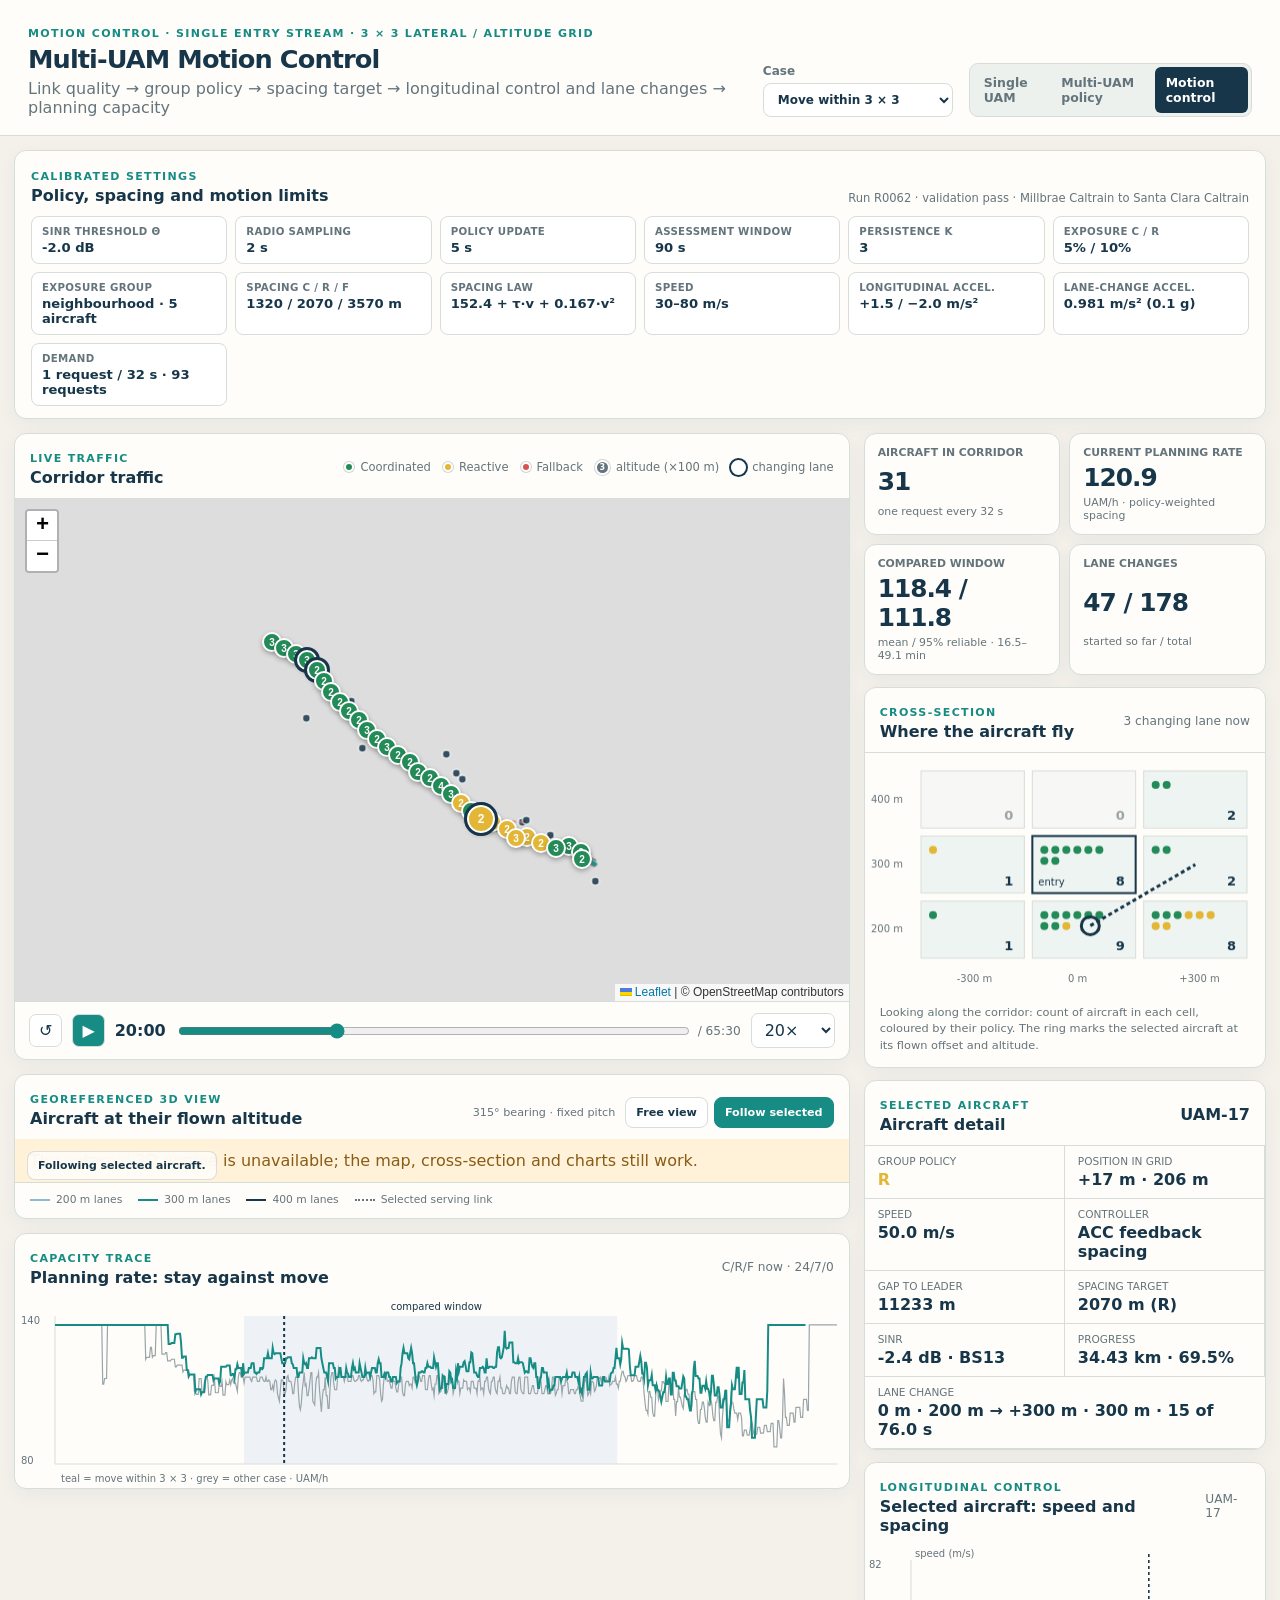
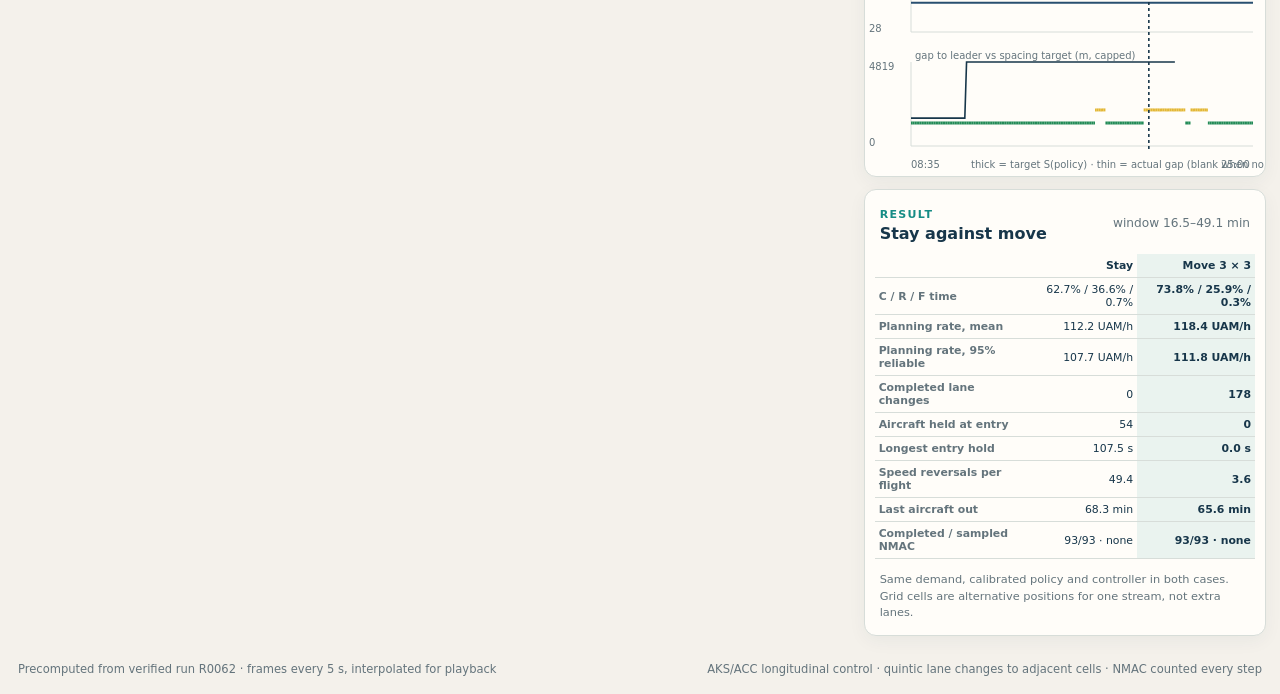
==== commit 66511a3a: "Fit the motion-control corridor map after the container settles The map fitted its bounds before the" ====
--- a/dashboard/motion.html
+++ b/dashboard/motion.html
@@ -11,7 +11,7 @@
           integrity="sha384-ghEeMdcWWzRv/BPeUcX835vcKDGrxvROXisl/Btpv3GeekBUXTSPVcFJpI1Tcrgp"
           crossorigin="anonymous" />
     <link rel="stylesheet" href="traffic.css?v=20260827-left-stack-v12" />
-    <link rel="stylesheet" href="motion.css?v=20260914-motion-v2" />
+    <link rel="stylesheet" href="motion.css?v=20260914-motion-v3" />
   </head>
   <body>
     <div class="traffic-dashboard motion-dashboard">
@@ -156,7 +156,7 @@
             crossorigin="anonymous"></script>
     <script>
       (() => {
-        const version = "20260914-motion-v2";
+        const version = "20260914-motion-v3";
         const dataScript = document.createElement("script");
         dataScript.src = `data/airport_to_airport_motion.js?v=${version}`;
         dataScript.addEventListener("load", () => {
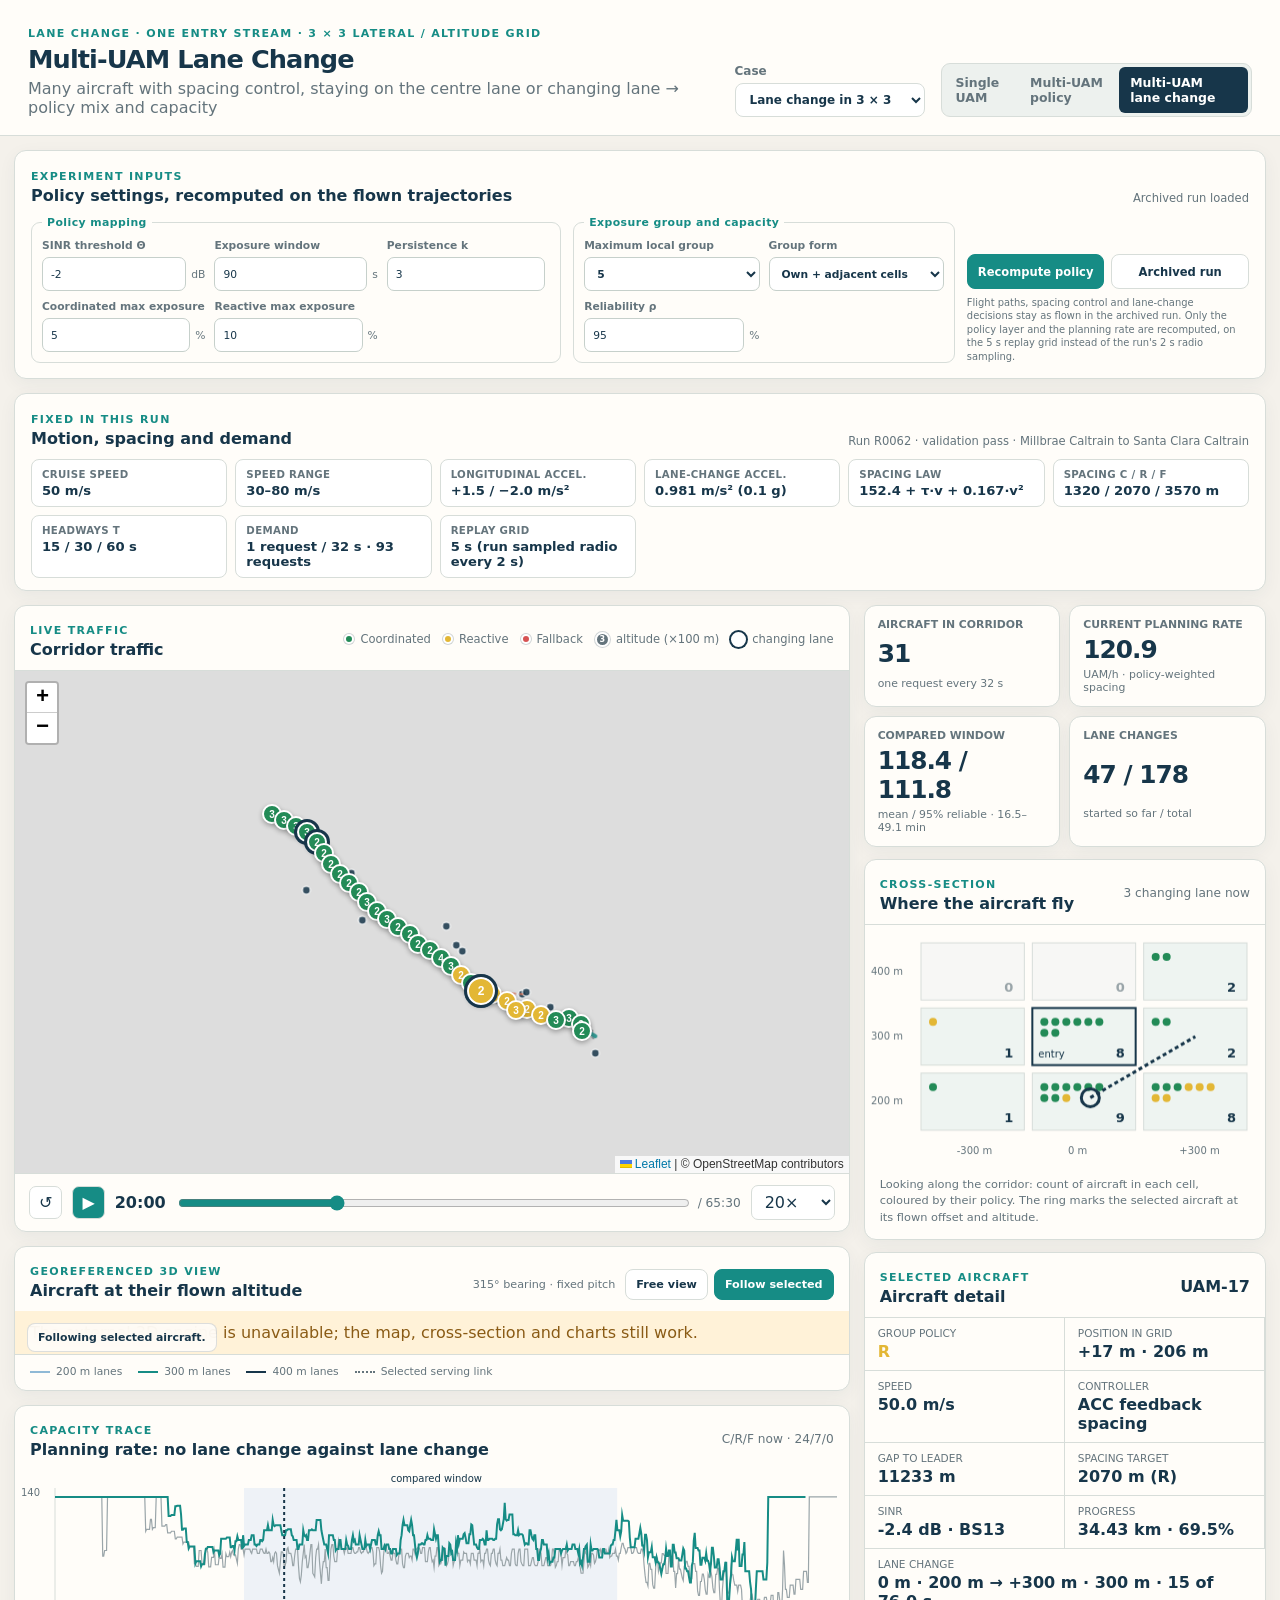
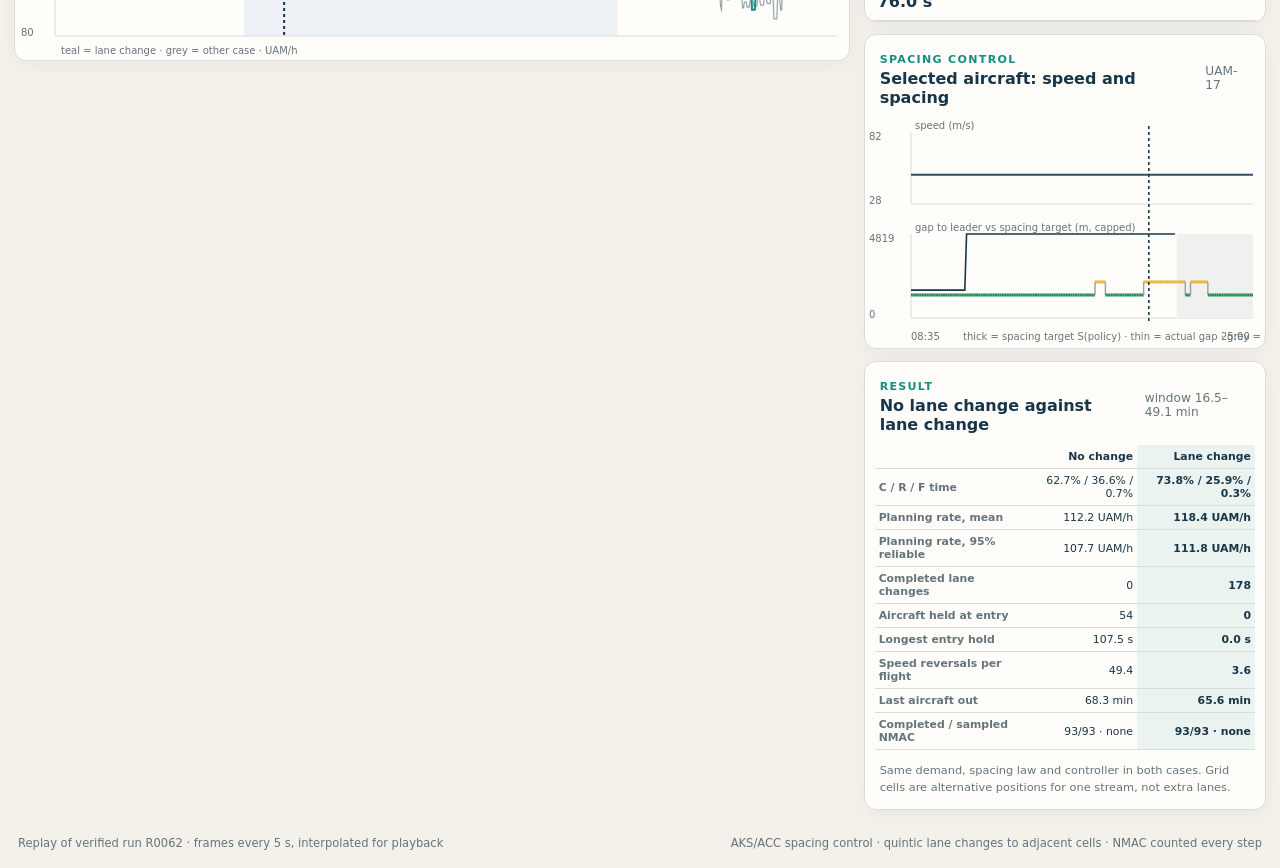
==== commit 25dca8a9: "Rename the lane-change page, add a policy panel, fix its chart and lanes - The page is named for wha" ====
--- a/dashboard/motion.html
+++ b/dashboard/motion.html
@@ -3,42 +3,70 @@
   <head>
     <meta charset="utf-8" />
     <meta name="viewport" content="width=device-width, initial-scale=1" />
-    <meta name="description" content="Multi-aircraft UAM motion control: longitudinal spacing and lane changes within a 3 × 3 lateral/altitude grid" />
-    <title>Bay Area UAM Motion Control</title>
+    <meta name="description" content="Multi-aircraft UAM lane change: one entry stream staying on the centre lane or changing lane within a 3 × 3 lateral/altitude grid" />
+    <title>Bay Area UAM Lane Change</title>
     <link rel="stylesheet" href="vendor/leaflet/leaflet.css" />
     <link rel="stylesheet"
           href="https://cesium.com/downloads/cesiumjs/releases/1.132/Build/Cesium/Widgets/widgets.css"
           integrity="sha384-ghEeMdcWWzRv/BPeUcX835vcKDGrxvROXisl/Btpv3GeekBUXTSPVcFJpI1Tcrgp"
           crossorigin="anonymous" />
     <link rel="stylesheet" href="traffic.css?v=20260827-left-stack-v12" />
-    <link rel="stylesheet" href="motion.css?v=20260914-motion-v3" />
+    <link rel="stylesheet" href="motion.css?v=20260916-lanechange-v2" />
   </head>
   <body>
     <div class="traffic-dashboard motion-dashboard">
       <header class="traffic-header">
         <div>
-          <span class="eyebrow">MOTION CONTROL · SINGLE ENTRY STREAM · 3 × 3 LATERAL / ALTITUDE GRID</span>
-          <h1 id="motion-title">Multi-UAM Motion Control</h1>
-          <p id="motion-subtitle">Link quality → group policy → spacing target → longitudinal control and lane changes → planning capacity</p>
+          <span class="eyebrow">LANE CHANGE · ONE ENTRY STREAM · 3 × 3 LATERAL / ALTITUDE GRID</span>
+          <h1 id="motion-title">Multi-UAM Lane Change</h1>
+          <p id="motion-subtitle">Many aircraft with spacing control, staying on the centre lane or changing lane → policy mix and capacity</p>
         </div>
         <div class="traffic-header__controls">
           <label for="case-select"><span>Case</span>
             <select id="case-select">
-              <option value="fixed_centerline">Stay at centre</option>
-              <option value="spatial_grid">Move within 3 × 3</option>
+              <option value="fixed_centerline">No lane change</option>
+              <option value="spatial_grid">Lane change in 3 × 3</option>
             </select>
           </label>
           <nav class="mode-nav" aria-label="Simulator mode">
             <a href="index.html?scenario=airport_to_airport">Single UAM</a>
             <a href="traffic.html?scenario=airport_to_airport">Multi-UAM policy</a>
-            <a class="mode-nav__active" aria-current="page" href="motion.html">Motion control</a>
+            <a class="mode-nav__active" aria-current="page" href="motion.html">Multi-UAM lane change</a>
           </nav>
         </div>
       </header>
+
+      <section class="experiment-controls" aria-labelledby="experiment-heading">
+        <div class="experiment-controls__heading">
+          <div><span class="eyebrow">EXPERIMENT INPUTS</span><h2 id="experiment-heading">Policy settings, recomputed on the flown trajectories</h2></div>
+          <span id="experiment-status" role="status" aria-live="polite">Archived run loaded</span>
+        </div>
+        <form id="experiment-form">
+          <fieldset>
+            <legend>Policy mapping</legend>
+            <label>SINR threshold Θ <span><input id="input-theta" type="number" min="-20" max="20" step="0.5" /> dB</span></label>
+            <label>Exposure window <span><input id="input-window" type="number" min="5" max="300" step="5" /> s</span></label>
+            <label>Persistence k <span><input id="input-persistence" type="number" min="1" max="10" step="1" /></span></label>
+            <label>Coordinated max exposure <span><input id="input-c-tolerance" type="number" min="0" max="100" step="1" /> %</span></label>
+            <label>Reactive max exposure <span><input id="input-r-tolerance" type="number" min="0" max="100" step="1" /> %</span></label>
+          </fieldset>
+          <fieldset>
+            <legend>Exposure group and capacity</legend>
+            <label>Maximum local group <select id="input-group-size"><option>3</option><option selected>5</option><option>7</option></select></label>
+            <label>Group form <select id="input-group-mode"><option value="neighbourhood" selected>Own + adjacent cells</option><option value="lane_order">Same cell only</option></select></label>
+            <label>Reliability ρ <span><input id="input-reliability" type="number" min="50" max="100" step="1" /> %</span></label>
+          </fieldset>
+          <div class="experiment-controls__actions">
+            <button id="run-experiment" class="experiment-controls__run" type="submit">Recompute policy</button>
+            <button id="reset-experiment" type="button">Archived run</button>
+            <small>Flight paths, spacing control and lane-change decisions stay as flown in the archived run. Only the policy layer and the planning rate are recomputed, on the 5 s replay grid instead of the run's 2 s radio sampling.</small>
+          </div>
+        </form>
+      </section>
 
       <section class="motion-settings" aria-labelledby="settings-heading">
         <div class="experiment-controls__heading">
-          <div><span class="eyebrow">CALIBRATED SETTINGS</span><h2 id="settings-heading">Policy, spacing and motion limits</h2></div>
+          <div><span class="eyebrow">FIXED IN THIS RUN</span><h2 id="settings-heading">Motion, spacing and demand</h2></div>
           <span id="run-note" role="status">Loading run…</span>
         </div>
         <dl id="settings-list" class="motion-settings__list"></dl>
@@ -64,7 +92,7 @@
               <strong id="current-time">00:00</strong>
               <label class="sr-only" for="time-slider">Simulation timeline</label>
               <input id="time-slider" type="range" min="0" max="1" value="0" step="1" disabled />
-              <span id="total-time" role="status" aria-live="polite">Loading motion data…</span>
+              <span id="total-time" role="status" aria-live="polite">Loading data…</span>
               <label class="sr-only" for="playback-speed">Playback speed</label>
               <select id="playback-speed" disabled><option value="5">5×</option><option value="20" selected>20×</option><option value="50">50×</option><option value="100">100×</option></select>
             </div>
@@ -95,12 +123,12 @@
           </section>
 
           <section class="capacity-card" aria-labelledby="capacity-heading">
-            <div class="card-heading"><div><span class="eyebrow">CAPACITY TRACE</span><h2 id="capacity-heading">Planning rate: stay against move</h2></div><span id="current-counts">—</span></div>
+            <div class="card-heading"><div><span class="eyebrow">CAPACITY TRACE</span><h2 id="capacity-heading">Planning rate: no lane change against lane change</h2></div><span id="current-counts">—</span></div>
             <canvas id="capacity-chart" aria-label="Planning rate over time for both cases"></canvas>
           </section>
         </div>
 
-        <aside class="traffic-sidebar" aria-label="Motion diagnostics">
+        <aside class="traffic-sidebar" aria-label="Lane-change diagnostics">
           <section class="metric-grid">
             <article><span>Aircraft in corridor</span><strong id="active-count">—</strong><small id="entry-note">one request every 32 s</small></article>
             <article><span>Current planning rate</span><strong id="current-capacity">—</strong><small>UAM/h · policy-weighted spacing</small></article>
@@ -130,21 +158,21 @@
           </section>
 
           <section class="link-card" aria-labelledby="aircraft-heading">
-            <div class="card-heading"><div><span class="eyebrow">LONGITUDINAL CONTROL</span><h2 id="aircraft-heading">Selected aircraft: speed and spacing</h2></div><span id="aircraft-note">—</span></div>
+            <div class="card-heading"><div><span class="eyebrow">SPACING CONTROL</span><h2 id="aircraft-heading">Selected aircraft: speed and spacing</h2></div><span id="aircraft-note">—</span></div>
             <canvas id="aircraft-chart" aria-label="Selected aircraft speed, gap and spacing target over time"></canvas>
           </section>
 
           <section class="policy-card" aria-labelledby="compare-heading">
-            <div class="card-heading"><div><span class="eyebrow">RESULT</span><h2 id="compare-heading">Stay against move</h2></div><span id="compare-window">—</span></div>
+            <div class="card-heading"><div><span class="eyebrow">RESULT</span><h2 id="compare-heading">No lane change against lane change</h2></div><span id="compare-window">—</span></div>
             <div class="motion-table-wrap"><table id="compare-table" class="motion-table"></table></div>
-            <p id="compare-note">Same demand, calibrated policy and controller in both cases. Grid cells are alternative positions for one stream, not extra lanes.</p>
+            <p id="compare-note">Same demand, spacing law and controller in both cases. Grid cells are alternative positions for one stream, not extra lanes.</p>
           </section>
         </aside>
       </main>
 
       <footer class="traffic-footer">
-        <span id="footer-run">Precomputed from a verified run</span>
-        <span>AKS/ACC longitudinal control · quintic lane changes to adjacent cells · NMAC counted every step</span>
+        <span id="footer-run">Replay of a verified run</span>
+        <span>AKS/ACC spacing control · quintic lane changes to adjacent cells · NMAC counted every step</span>
       </footer>
     </div>
     <div id="error-panel" class="error-panel" hidden role="alert"></div>
@@ -156,7 +184,7 @@
             crossorigin="anonymous"></script>
     <script>
       (() => {
-        const version = "20260914-motion-v3";
+        const version = "20260916-lanechange-v2";
         const dataScript = document.createElement("script");
         dataScript.src = `data/airport_to_airport_motion.js?v=${version}`;
         dataScript.addEventListener("load", () => {
@@ -167,8 +195,8 @@
         dataScript.addEventListener("error", () => {
           const panel = document.getElementById("error-panel");
           panel.hidden = false;
-          panel.textContent = "Motion data could not be loaded. Confirm that the dashboard server is running, then refresh the page.";
-          document.getElementById("total-time").textContent = "Motion data unavailable";
+          panel.textContent = "Lane-change data could not be loaded. Confirm that the dashboard server is running, then refresh the page.";
+          document.getElementById("total-time").textContent = "Data unavailable";
         });
         document.body.appendChild(dataScript);
       })();
--- a/dashboard/motion.css
+++ b/dashboard/motion.css
@@ -3,6 +3,11 @@
 .motion-settings__list div { padding: 8px 10px; border: 1px solid var(--line); border-radius: 8px; background: white; }
 .motion-settings__list dt { color: var(--muted); font-size: .64rem; font-weight: 750; text-transform: uppercase; letter-spacing: .03em; }
 .motion-settings__list dd { margin: 3px 0 0; font-size: .82rem; font-weight: 750; }
+
+/* This page has five policy inputs and three group inputs; let them flow instead of forcing four columns. */
+.motion-dashboard .experiment-controls form { grid-template-columns: minmax(360px, 1.25fr) minmax(300px, .9fr) auto; }
+.motion-dashboard .experiment-controls fieldset,
+.motion-dashboard .experiment-controls fieldset:nth-of-type(2) { grid-template-columns: repeat(auto-fit, minmax(128px, 1fr)); }
 
 #motion-map { height: min(56vh, 600px); min-height: 420px; border-top: 1px solid var(--line); border-bottom: 1px solid var(--line); }
 #motion-3d { height: 420px; border-top: 1px solid var(--line); }
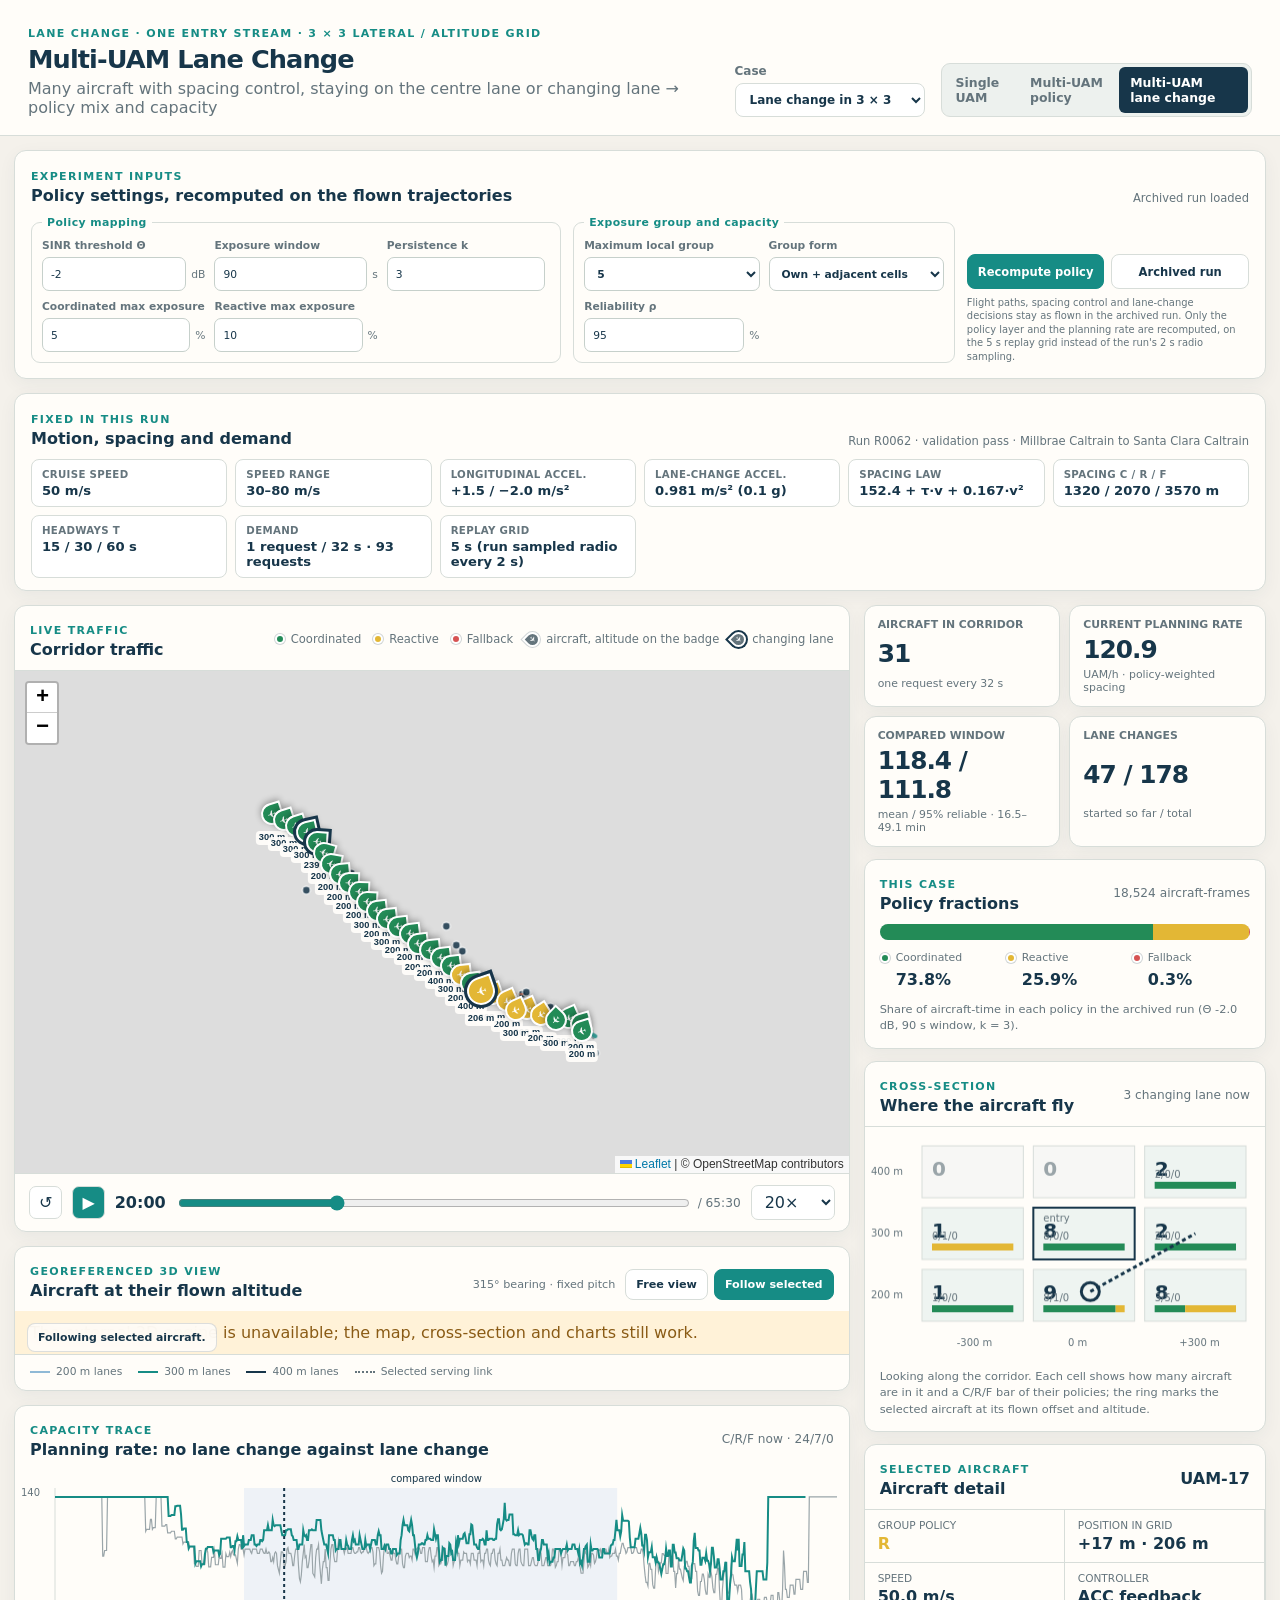
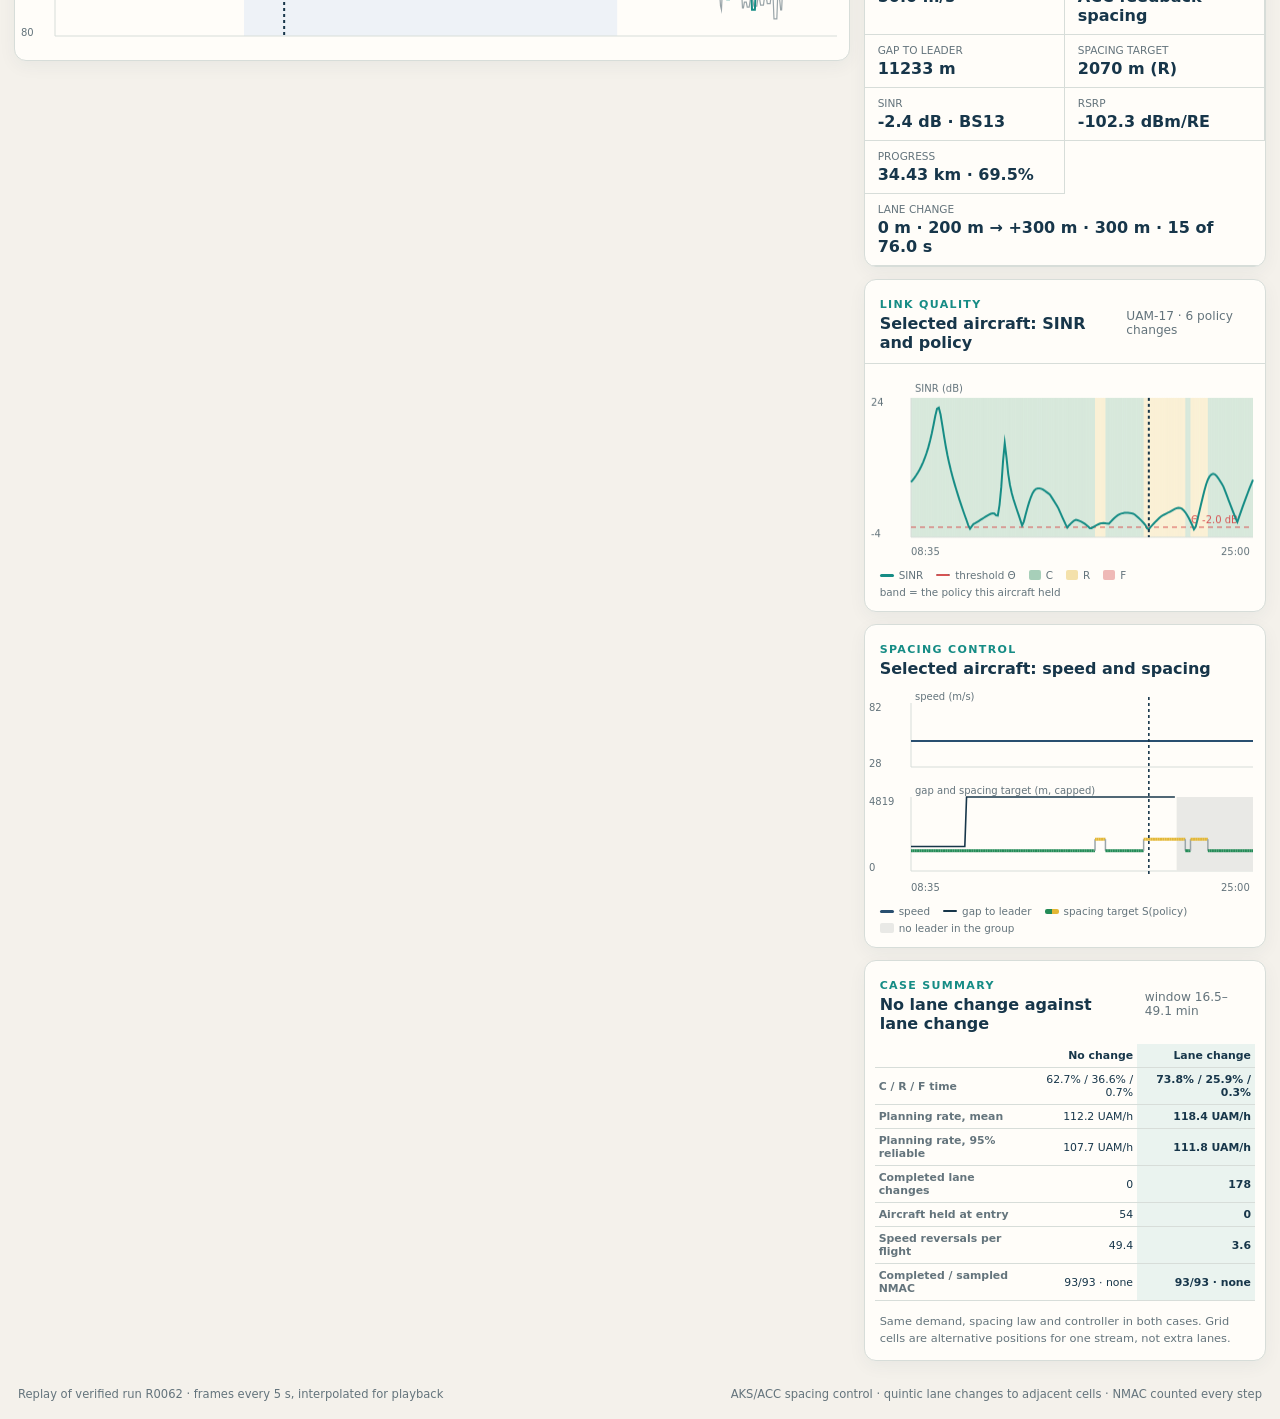
==== commit 59bf85b0: "Show the lane-change page like the policy page: symbols, shares, per-aircraft link Answers four revi" ====
--- a/dashboard/motion.html
+++ b/dashboard/motion.html
@@ -11,7 +11,7 @@
           integrity="sha384-ghEeMdcWWzRv/BPeUcX835vcKDGrxvROXisl/Btpv3GeekBUXTSPVcFJpI1Tcrgp"
           crossorigin="anonymous" />
     <link rel="stylesheet" href="traffic.css?v=20260827-left-stack-v12" />
-    <link rel="stylesheet" href="motion.css?v=20260916-lanechange-v2" />
+    <link rel="stylesheet" href="motion.css?v=20260916-lanechange-v3" />
   </head>
   <body>
     <div class="traffic-dashboard motion-dashboard">
@@ -81,8 +81,8 @@
                 <span><i class="policy-dot policy-dot--c"></i>Coordinated</span>
                 <span><i class="policy-dot policy-dot--r"></i>Reactive</span>
                 <span><i class="policy-dot policy-dot--f"></i>Fallback</span>
-                <span><i class="motion-legend-ac">3</i>altitude (×100 m)</span>
-                <span><i class="motion-legend-ac motion-legend-ac--moving"></i>changing lane</span>
+                <span><i class="motion-legend-plane">✈</i>aircraft, altitude on the badge</span>
+                <span><i class="motion-legend-plane motion-legend-plane--moving">✈</i>changing lane</span>
               </div>
             </div>
             <div id="motion-map" role="application" aria-label="Multi-aircraft corridor map with lateral lanes"></div>
@@ -136,10 +136,23 @@
             <article><span>Lane changes</span><strong id="lane-changes">—</strong><small id="lane-change-caption">started so far / total</small></article>
           </section>
 
+          <section class="policy-card" aria-labelledby="policy-heading">
+            <div class="card-heading"><div><span class="eyebrow">THIS CASE</span><h2 id="policy-heading">Policy fractions</h2></div><span id="policy-observations">—</span></div>
+            <div class="policy-bar" aria-label="Policy time shares">
+              <span id="share-c-bar" class="policy-bar__c"></span><span id="share-r-bar" class="policy-bar__r"></span><span id="share-f-bar" class="policy-bar__f"></span>
+            </div>
+            <div class="policy-values">
+              <div><i class="policy-dot policy-dot--c"></i><span>Coordinated</span><strong id="share-c">—</strong></div>
+              <div><i class="policy-dot policy-dot--r"></i><span>Reactive</span><strong id="share-r">—</strong></div>
+              <div><i class="policy-dot policy-dot--f"></i><span>Fallback</span><strong id="share-f">—</strong></div>
+            </div>
+            <p id="policy-description">Share of aircraft-time in each policy.</p>
+          </section>
+
           <section class="policy-card" aria-labelledby="grid-heading">
             <div class="card-heading"><div><span class="eyebrow">CROSS-SECTION</span><h2 id="grid-heading">Where the aircraft fly</h2></div><span id="grid-note">—</span></div>
             <canvas id="grid-chart" aria-label="Aircraft count in each lateral and altitude cell"></canvas>
-            <p>Looking along the corridor: count of aircraft in each cell, coloured by their policy. The ring marks the selected aircraft at its flown offset and altitude.</p>
+            <p>Looking along the corridor. Each cell shows how many aircraft are in it and a C/R/F bar of their policies; the ring marks the selected aircraft at its flown offset and altitude.</p>
           </section>
 
           <section class="selected-card" aria-labelledby="selected-heading">
@@ -152,18 +165,38 @@
               <div><dt>Gap to leader</dt><dd id="selected-gap">—</dd></div>
               <div><dt>Spacing target</dt><dd id="selected-target">—</dd></div>
               <div><dt>SINR</dt><dd id="selected-sinr">—</dd></div>
+              <div><dt>RSRP</dt><dd id="selected-rsrp">—</dd></div>
               <div><dt>Progress</dt><dd id="selected-progress">—</dd></div>
               <div class="selected-wide"><dt>Lane change</dt><dd id="selected-move">—</dd></div>
             </dl>
           </section>
 
+          <section class="link-card" aria-labelledby="link-heading">
+            <div class="card-heading"><div><span class="eyebrow">LINK QUALITY</span><h2 id="link-heading">Selected aircraft: SINR and policy</h2></div><span id="link-current">—</span></div>
+            <canvas id="link-quality-chart" aria-label="SINR of the selected aircraft over its flight, with the policy it held"></canvas>
+            <p class="chart-legend">
+              <span><i class="chart-key chart-key--sinr"></i>SINR</span>
+              <span><i class="chart-key chart-key--dash"></i>threshold Θ</span>
+              <span><i class="chart-key chart-key--band chart-key--band-c"></i>C</span>
+              <span><i class="chart-key chart-key--band chart-key--band-r"></i>R</span>
+              <span><i class="chart-key chart-key--band chart-key--band-f"></i>F</span>
+              <span>band = the policy this aircraft held</span>
+            </p>
+          </section>
+
           <section class="link-card" aria-labelledby="aircraft-heading">
-            <div class="card-heading"><div><span class="eyebrow">SPACING CONTROL</span><h2 id="aircraft-heading">Selected aircraft: speed and spacing</h2></div><span id="aircraft-note">—</span></div>
+            <div class="card-heading"><div><span class="eyebrow">SPACING CONTROL</span><h2 id="aircraft-heading">Selected aircraft: speed and spacing</h2></div></div>
             <canvas id="aircraft-chart" aria-label="Selected aircraft speed, gap and spacing target over time"></canvas>
+            <p class="chart-legend">
+              <span><i class="chart-key chart-key--speed"></i>speed</span>
+              <span><i class="chart-key chart-key--gap"></i>gap to leader</span>
+              <span><i class="chart-key chart-key--thick"></i>spacing target S(policy)</span>
+              <span><i class="chart-key chart-key--grey"></i>no leader in the group</span>
+            </p>
           </section>
 
           <section class="policy-card" aria-labelledby="compare-heading">
-            <div class="card-heading"><div><span class="eyebrow">RESULT</span><h2 id="compare-heading">No lane change against lane change</h2></div><span id="compare-window">—</span></div>
+            <div class="card-heading"><div><span class="eyebrow">CASE SUMMARY</span><h2 id="compare-heading">No lane change against lane change</h2></div><span id="compare-window">—</span></div>
             <div class="motion-table-wrap"><table id="compare-table" class="motion-table"></table></div>
             <p id="compare-note">Same demand, spacing law and controller in both cases. Grid cells are alternative positions for one stream, not extra lanes.</p>
           </section>
@@ -184,7 +217,7 @@
             crossorigin="anonymous"></script>
     <script>
       (() => {
-        const version = "20260916-lanechange-v2";
+        const version = "20260916-lanechange-v3";
         const dataScript = document.createElement("script");
         dataScript.src = `data/airport_to_airport_motion.js?v=${version}`;
         dataScript.addEventListener("load", () => {
--- a/dashboard/motion.css
+++ b/dashboard/motion.css
@@ -37,3 +37,29 @@
   #motion-map { min-height: 380px; }
   .motion-settings { margin: 8px 8px 0; padding: 12px; }
 }
+
+/* aircraft symbol: same plane as the other pages, with its altitude on a badge */
+.uam-traffic-hit { position: relative; }
+.uam-traffic-marker--moving { box-shadow: 0 0 0 3px #17364a, 0 2px 6px rgb(0 0 0 / 30%); }
+.motion-ac-alt { position: absolute; left: 50%; top: 100%; transform: translate(-50%, 1px); padding: 0 3px; border-radius: 4px; background: rgb(255 253 250 / 92%); color: var(--ink); font-size: .58rem; font-weight: 750; white-space: nowrap; pointer-events: none; }
+.motion-legend-plane { display: inline-grid; place-items: center; width: 15px; height: 15px; border: 2px solid white; border-radius: 50% 50% 50% 0; background: var(--muted); color: white; font-size: 8px; font-style: normal; transform: rotate(45deg); box-shadow: 0 0 0 1px rgb(23 54 74 / 20%); }
+.motion-legend-plane--moving { box-shadow: 0 0 0 2px var(--ink); }
+
+/* chart legends */
+.chart-legend { display: flex; flex-wrap: wrap; gap: 5px 13px; margin: 6px 15px 13px; color: var(--muted); font-size: .65rem; }
+.chart-legend span { display: inline-flex; align-items: center; gap: 5px; }
+.chart-key { display: inline-block; width: 14px; height: 3px; border-radius: 2px; background: var(--muted); }
+.chart-key--sinr { background: var(--teal); }
+.chart-key--speed { background: #294f70; }
+.chart-key--gap { background: var(--ink); height: 2px; }
+.chart-key--dash { height: 0; border-top: 2px dashed var(--fallback); }
+.chart-key--thick { height: 5px; background: linear-gradient(90deg, var(--coordinated) 0 50%, var(--reactive) 50% 100%); }
+.chart-key--grey { width: 14px; height: 10px; border-radius: 2px; background: #e9e9e6; }
+.chart-key--band { width: 12px; height: 10px; border-radius: 2px; opacity: .4; }
+.chart-key--band-c { background: var(--coordinated); }
+.chart-key--band-r { background: var(--reactive); }
+.chart-key--band-f { background: var(--fallback); }
+
+#link-quality-chart { display: block; width: 100%; height: 200px; border-top: 1px solid var(--line); }
+#grid-chart { height: 230px; }
+#aircraft-chart { height: 210px; }
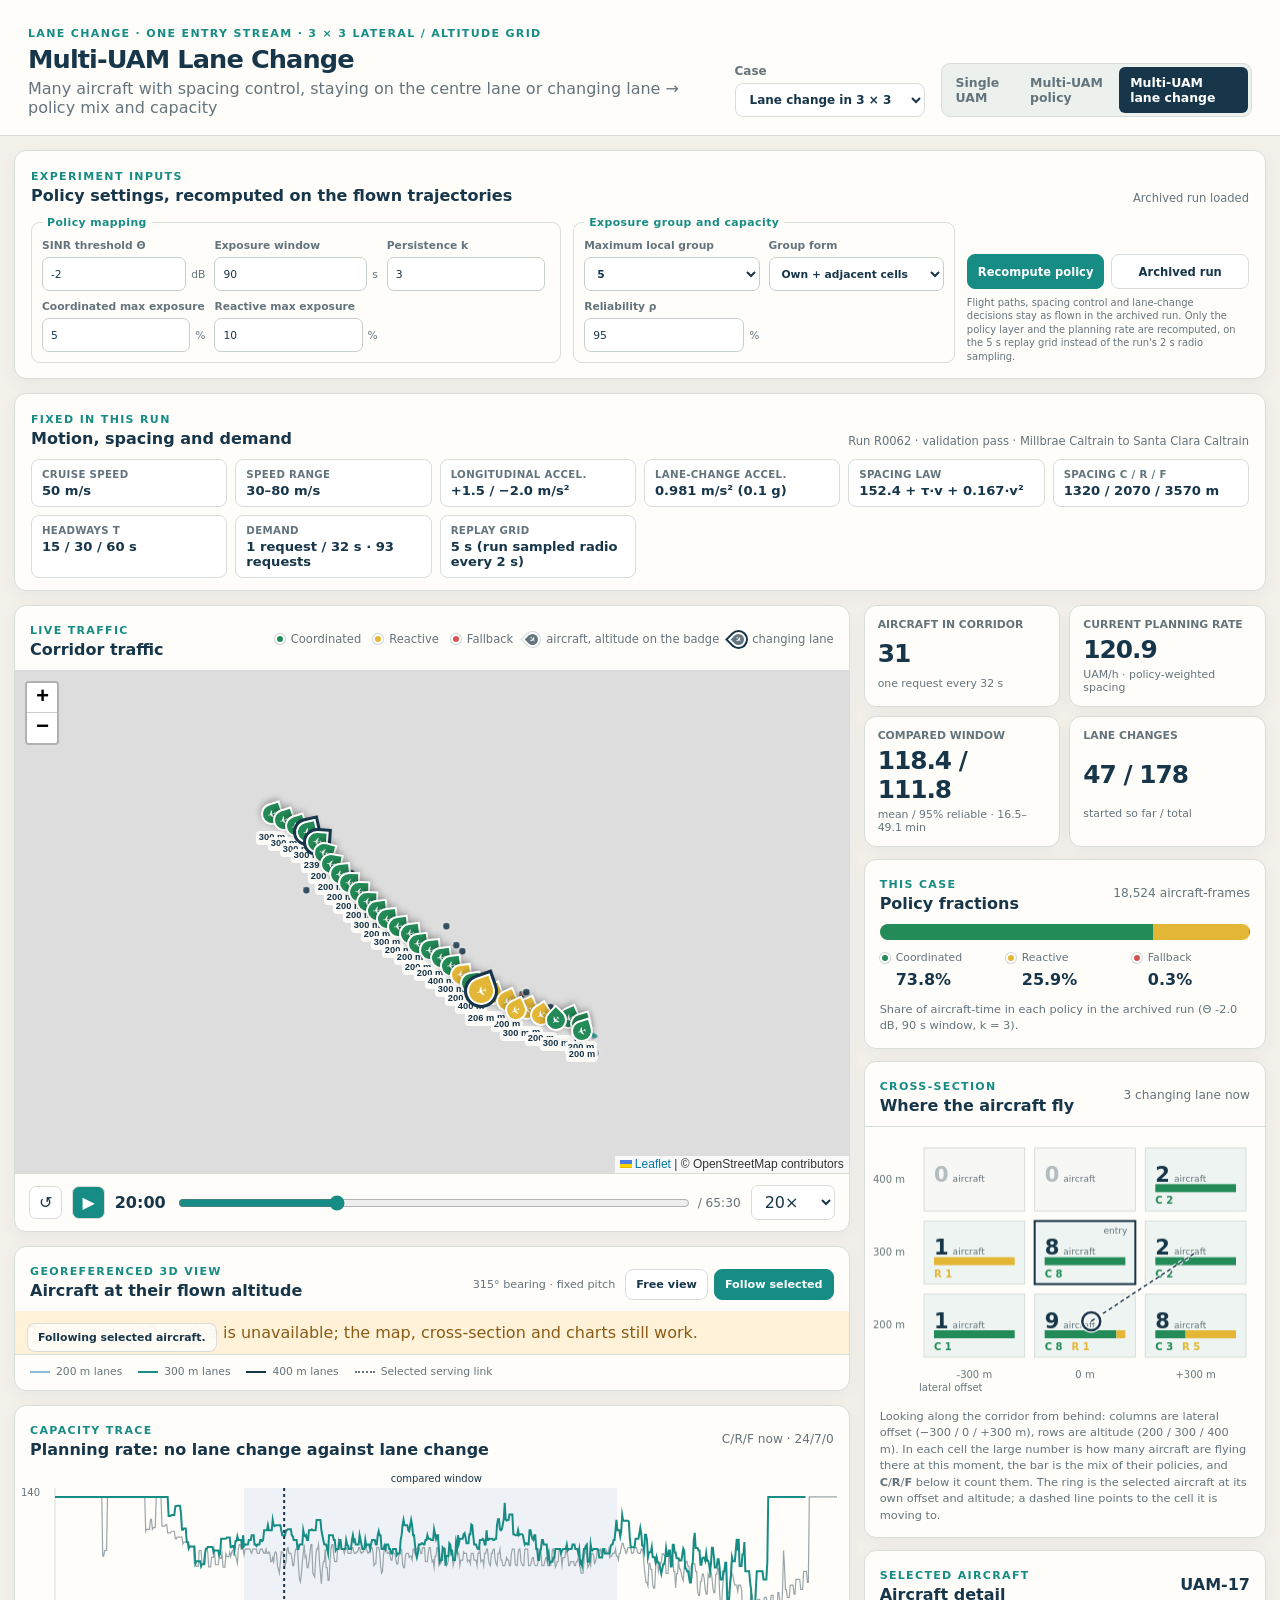
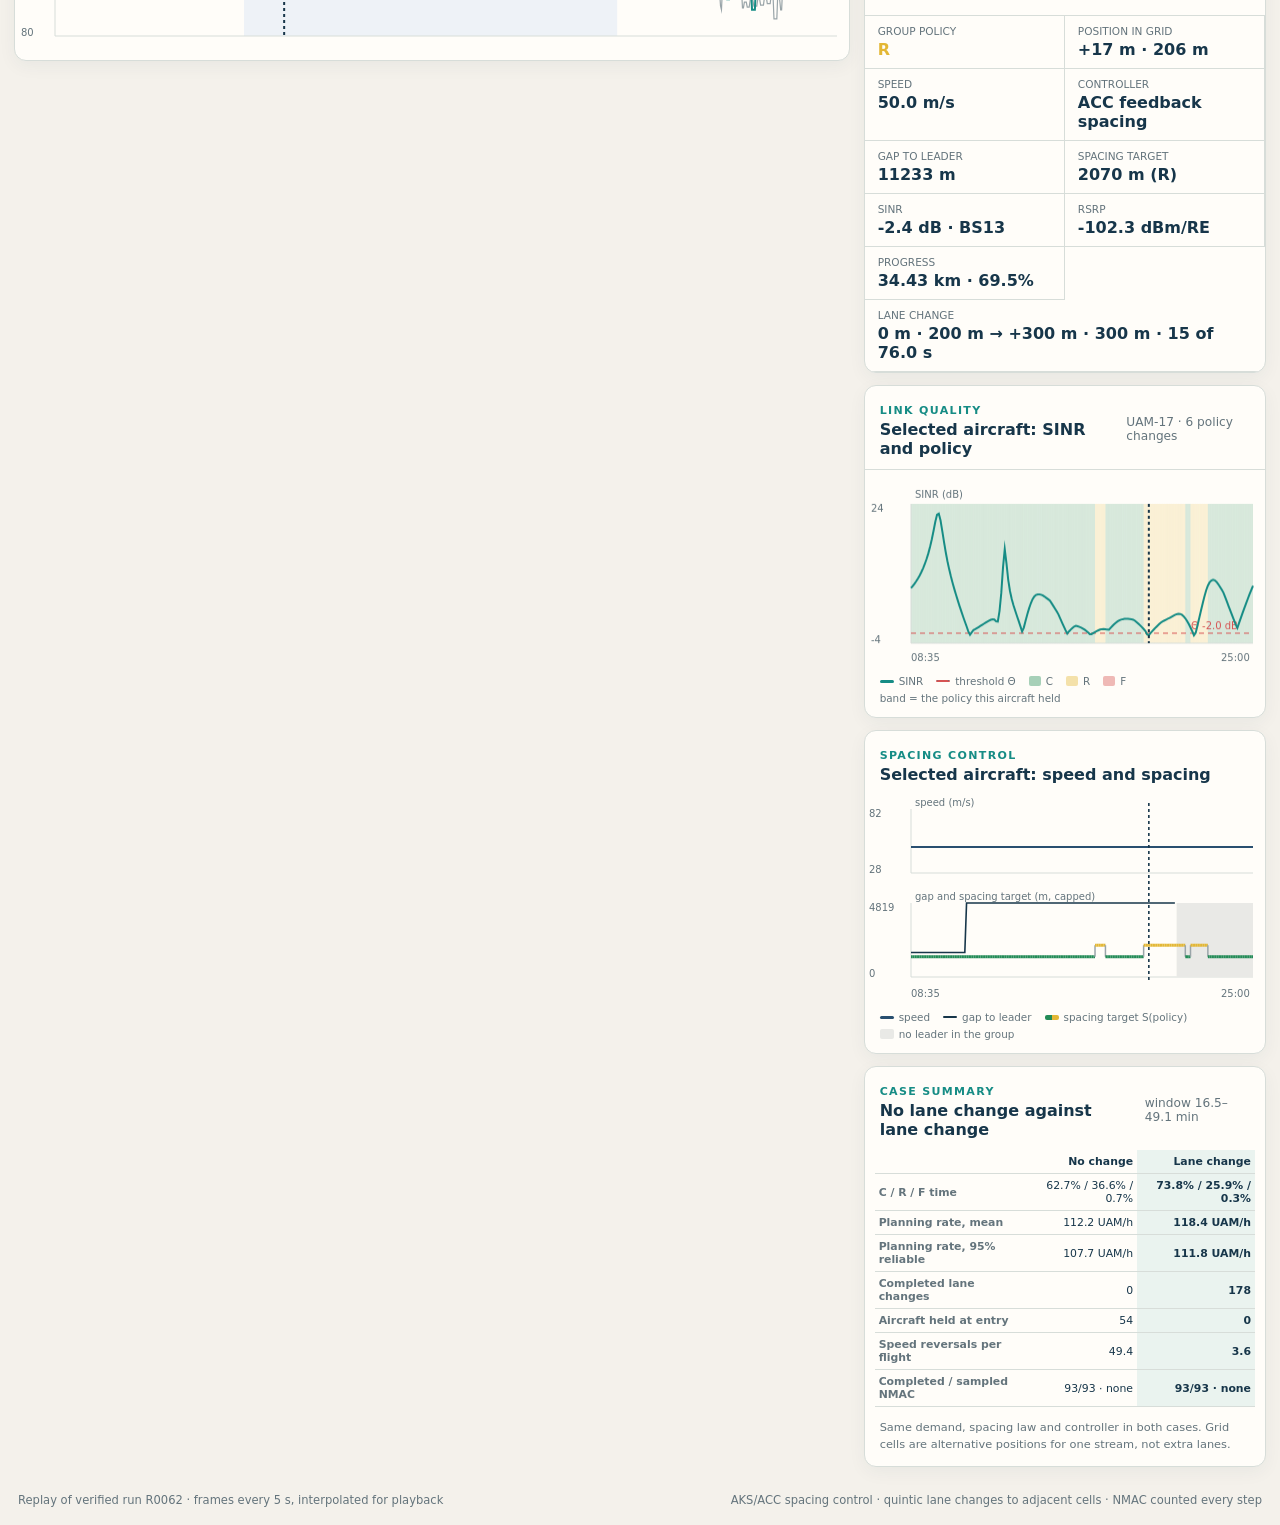
==== commit 60d2052b: "Make the cross-section readable: fixed slots and labelled counts The cell text overlapped in a short" ====
--- a/dashboard/motion.html
+++ b/dashboard/motion.html
@@ -11,7 +11,7 @@
           integrity="sha384-ghEeMdcWWzRv/BPeUcX835vcKDGrxvROXisl/Btpv3GeekBUXTSPVcFJpI1Tcrgp"
           crossorigin="anonymous" />
     <link rel="stylesheet" href="traffic.css?v=20260827-left-stack-v12" />
-    <link rel="stylesheet" href="motion.css?v=20260916-lanechange-v3" />
+    <link rel="stylesheet" href="motion.css?v=20260916-lanechange-v4" />
   </head>
   <body>
     <div class="traffic-dashboard motion-dashboard">
@@ -152,7 +152,7 @@
           <section class="policy-card" aria-labelledby="grid-heading">
             <div class="card-heading"><div><span class="eyebrow">CROSS-SECTION</span><h2 id="grid-heading">Where the aircraft fly</h2></div><span id="grid-note">—</span></div>
             <canvas id="grid-chart" aria-label="Aircraft count in each lateral and altitude cell"></canvas>
-            <p>Looking along the corridor. Each cell shows how many aircraft are in it and a C/R/F bar of their policies; the ring marks the selected aircraft at its flown offset and altitude.</p>
+            <p>Looking along the corridor from behind: columns are lateral offset (−300 / 0 / +300 m), rows are altitude (200 / 300 / 400 m). In each cell the large number is how many aircraft are flying there at this moment, the bar is the mix of their policies, and <strong>C</strong>/<strong>R</strong>/<strong>F</strong> below it count them. The ring is the selected aircraft at its own offset and altitude; a dashed line points to the cell it is moving to.</p>
           </section>
 
           <section class="selected-card" aria-labelledby="selected-heading">
@@ -217,7 +217,7 @@
             crossorigin="anonymous"></script>
     <script>
       (() => {
-        const version = "20260916-lanechange-v3";
+        const version = "20260916-lanechange-v4";
         const dataScript = document.createElement("script");
         dataScript.src = `data/airport_to_airport_motion.js?v=${version}`;
         dataScript.addEventListener("load", () => {
--- a/dashboard/motion.css
+++ b/dashboard/motion.css
@@ -61,5 +61,5 @@
 .chart-key--band-f { background: var(--fallback); }
 
 #link-quality-chart { display: block; width: 100%; height: 200px; border-top: 1px solid var(--line); }
-#grid-chart { height: 230px; }
+#grid-chart { height: 270px; }
 #aircraft-chart { height: 210px; }
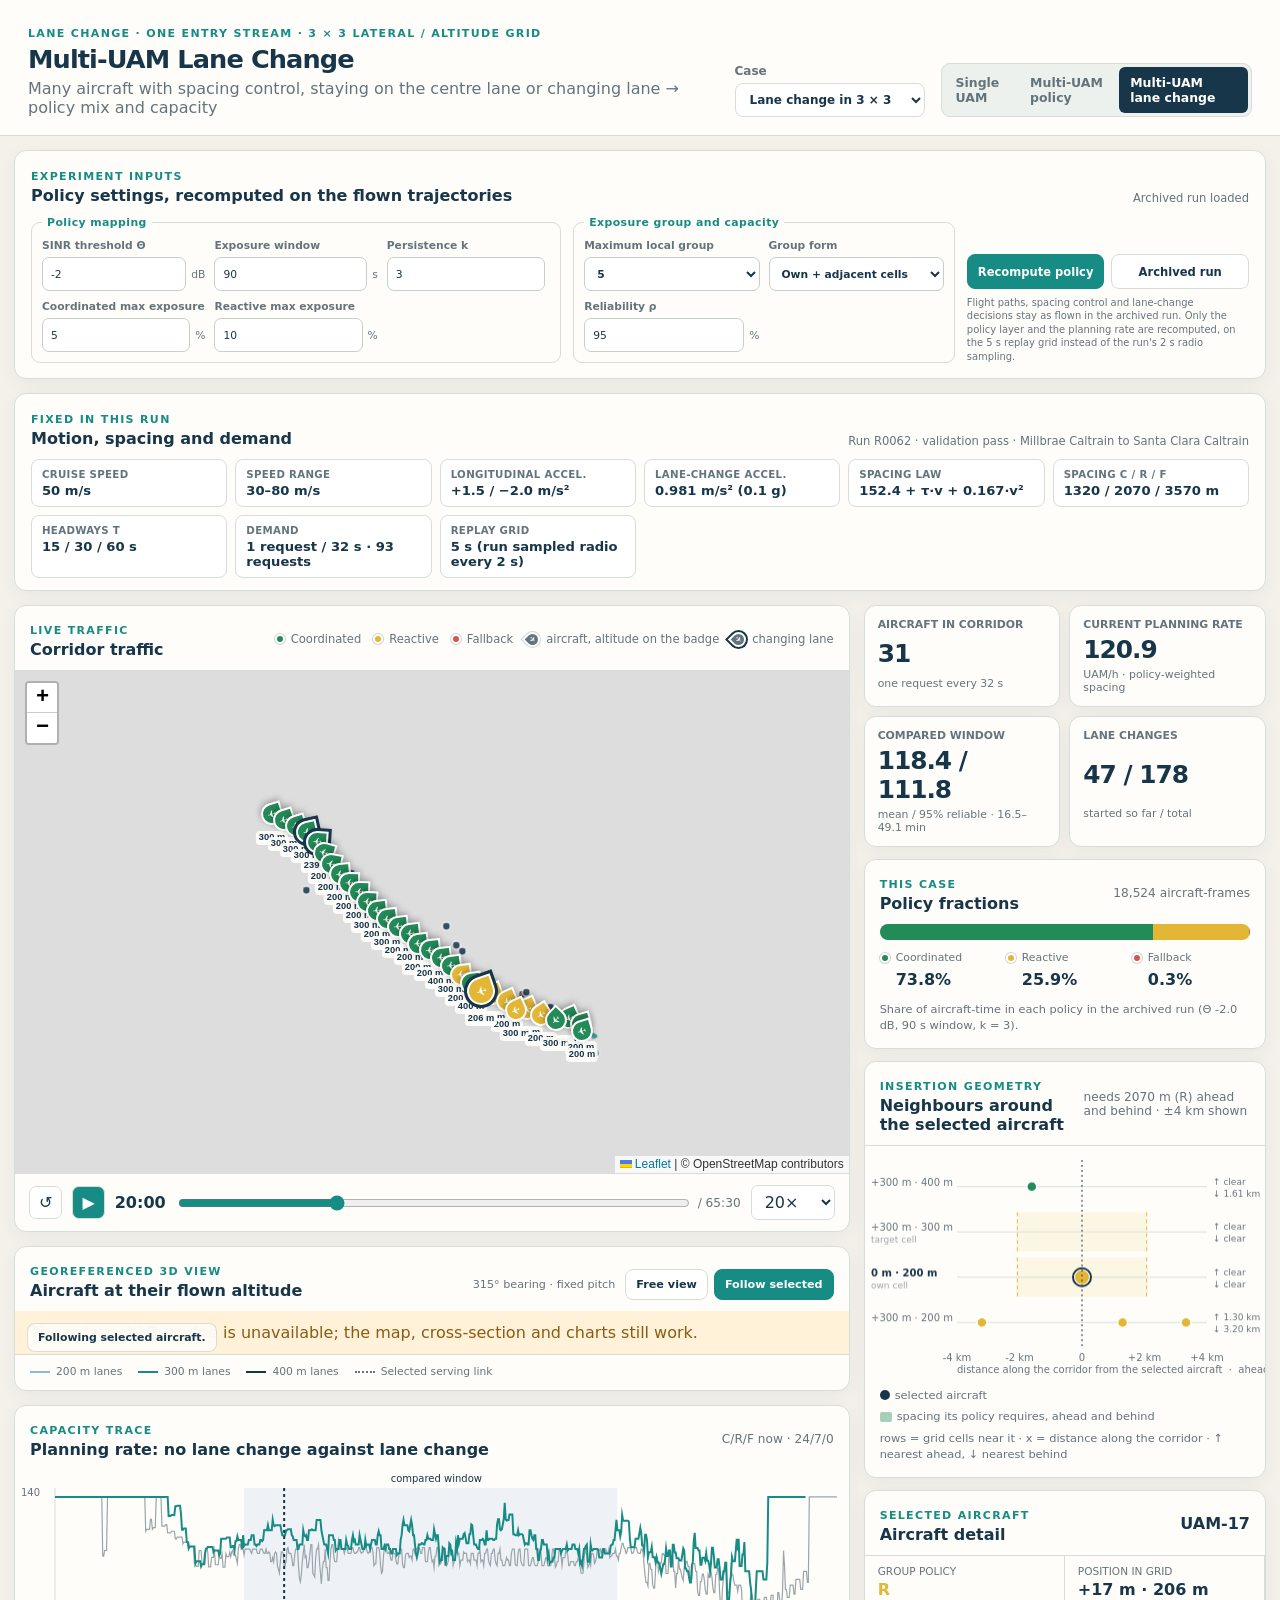
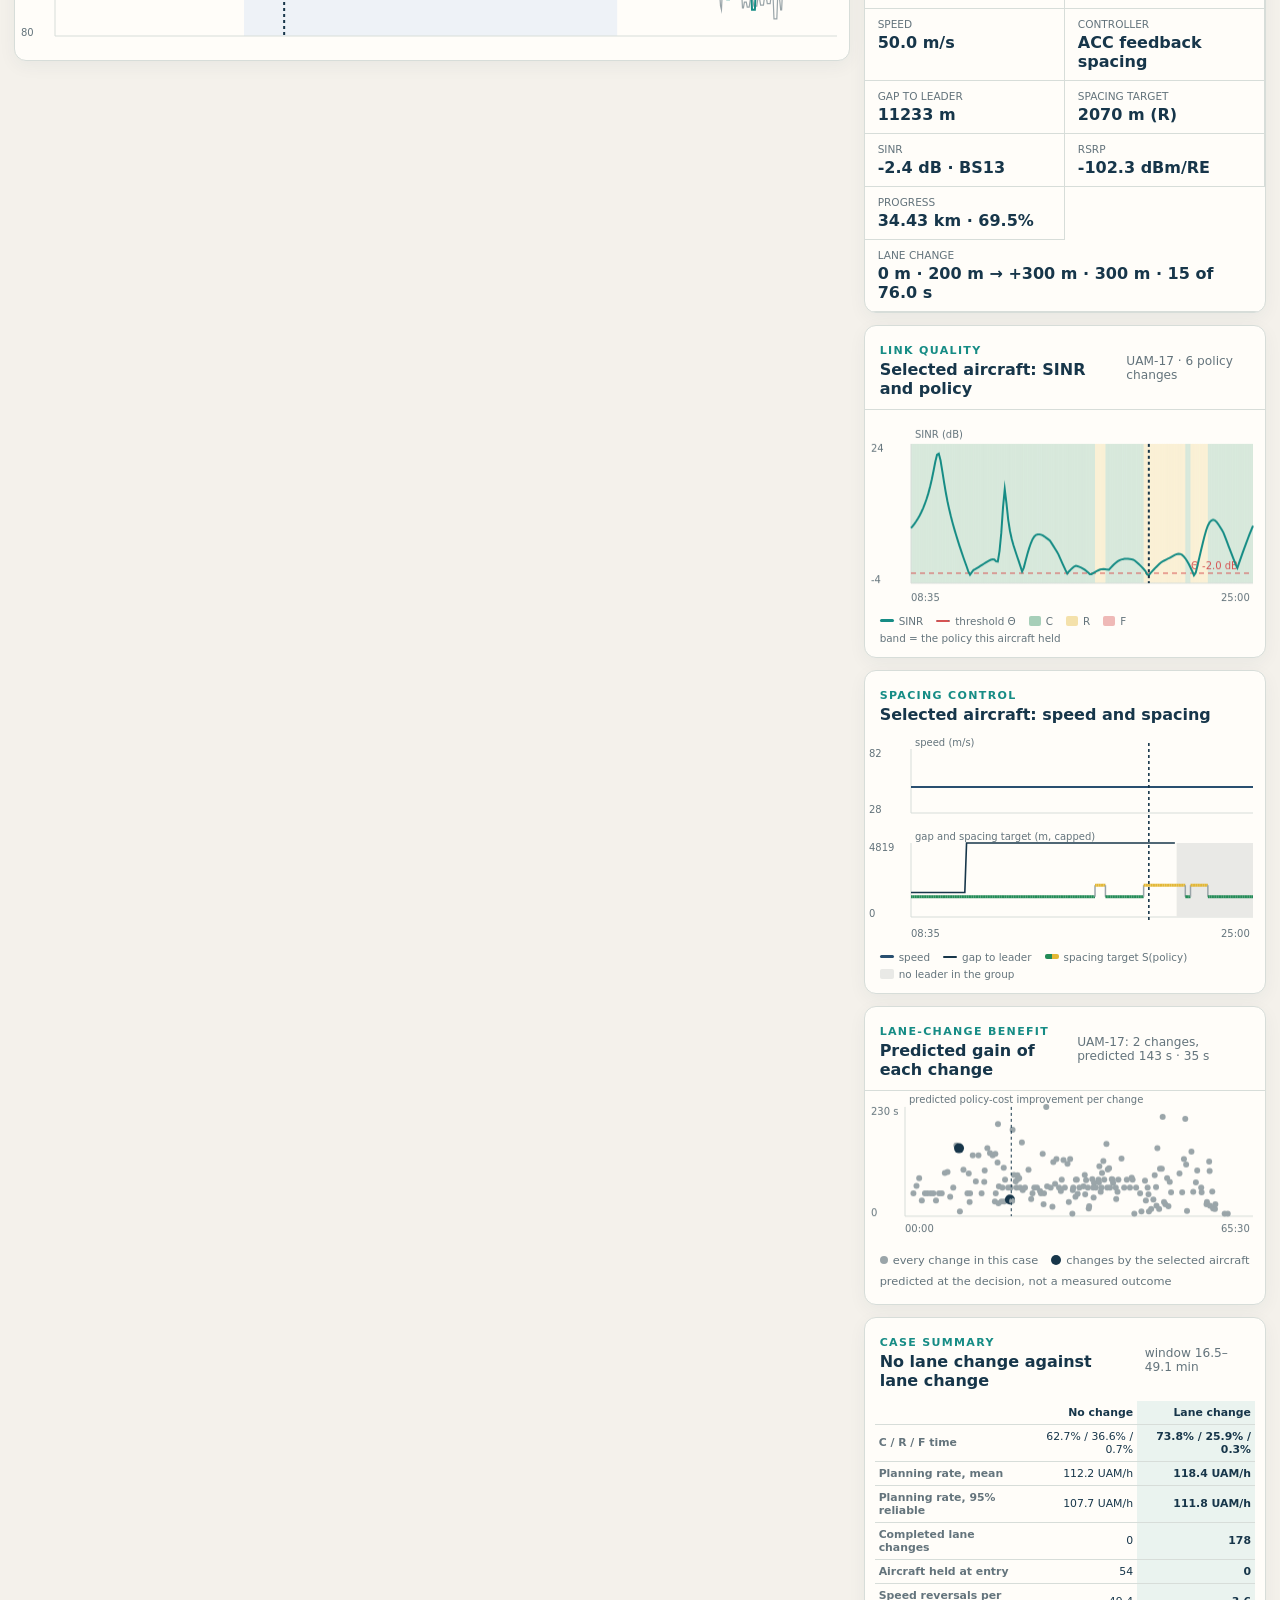
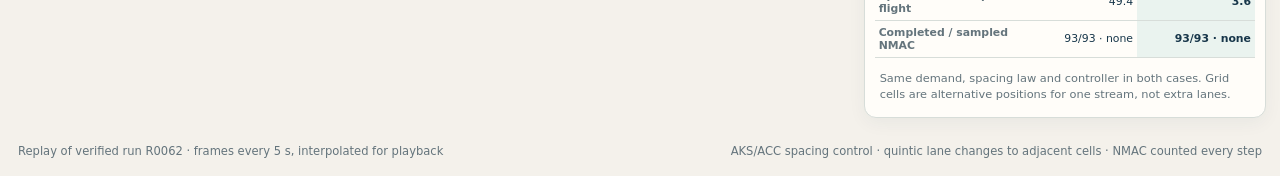
==== commit baf0fdfa: "Replace the cell counts with insertion geometry, and show the predicted gain A corridor-wide count p" ====
--- a/dashboard/motion.html
+++ b/dashboard/motion.html
@@ -11,7 +11,7 @@
           integrity="sha384-ghEeMdcWWzRv/BPeUcX835vcKDGrxvROXisl/Btpv3GeekBUXTSPVcFJpI1Tcrgp"
           crossorigin="anonymous" />
     <link rel="stylesheet" href="traffic.css?v=20260827-left-stack-v12" />
-    <link rel="stylesheet" href="motion.css?v=20260916-lanechange-v4" />
+    <link rel="stylesheet" href="motion.css?v=20260916-lanechange-v5" />
   </head>
   <body>
     <div class="traffic-dashboard motion-dashboard">
@@ -150,9 +150,13 @@
           </section>
 
           <section class="policy-card" aria-labelledby="grid-heading">
-            <div class="card-heading"><div><span class="eyebrow">CROSS-SECTION</span><h2 id="grid-heading">Where the aircraft fly</h2></div><span id="grid-note">—</span></div>
-            <canvas id="grid-chart" aria-label="Aircraft count in each lateral and altitude cell"></canvas>
-            <p>Looking along the corridor from behind: columns are lateral offset (−300 / 0 / +300 m), rows are altitude (200 / 300 / 400 m). In each cell the large number is how many aircraft are flying there at this moment, the bar is the mix of their policies, and <strong>C</strong>/<strong>R</strong>/<strong>F</strong> below it count them. The ring is the selected aircraft at its own offset and altitude; a dashed line points to the cell it is moving to.</p>
+            <div class="card-heading"><div><span class="eyebrow">INSERTION GEOMETRY</span><h2 id="grid-heading">Neighbours around the selected aircraft</h2></div><span id="grid-note">—</span></div>
+            <canvas id="grid-chart" aria-label="Along-track position of nearby aircraft in each grid cell, relative to the selected aircraft"></canvas>
+            <p class="chart-legend">
+              <span><i class="chart-key chart-key--ego"></i>selected aircraft</span>
+              <span><i class="chart-key chart-key--band chart-key--band-c"></i>spacing its policy requires, ahead and behind</span>
+              <span>rows = grid cells near it · x = distance along the corridor · ↑ nearest ahead, ↓ nearest behind</span>
+            </p>
           </section>
 
           <section class="selected-card" aria-labelledby="selected-heading">
@@ -195,6 +199,16 @@
             </p>
           </section>
 
+          <section class="policy-card" aria-labelledby="benefit-heading">
+            <div class="card-heading"><div><span class="eyebrow">LANE-CHANGE BENEFIT</span><h2 id="benefit-heading">Predicted gain of each change</h2></div><span id="benefit-note">—</span></div>
+            <canvas id="benefit-chart" aria-label="Predicted policy-cost improvement of each lane change over time"></canvas>
+            <p class="chart-legend">
+              <span><i class="chart-key chart-key--other"></i>every change in this case</span>
+              <span><i class="chart-key chart-key--ego"></i>changes by the selected aircraft</span>
+              <span>predicted at the decision, not a measured outcome</span>
+            </p>
+          </section>
+
           <section class="policy-card" aria-labelledby="compare-heading">
             <div class="card-heading"><div><span class="eyebrow">CASE SUMMARY</span><h2 id="compare-heading">No lane change against lane change</h2></div><span id="compare-window">—</span></div>
             <div class="motion-table-wrap"><table id="compare-table" class="motion-table"></table></div>
@@ -217,7 +231,7 @@
             crossorigin="anonymous"></script>
     <script>
       (() => {
-        const version = "20260916-lanechange-v4";
+        const version = "20260916-lanechange-v5";
         const dataScript = document.createElement("script");
         dataScript.src = `data/airport_to_airport_motion.js?v=${version}`;
         dataScript.addEventListener("load", () => {
--- a/dashboard/motion.css
+++ b/dashboard/motion.css
@@ -61,5 +61,9 @@
 .chart-key--band-f { background: var(--fallback); }
 
 #link-quality-chart { display: block; width: 100%; height: 200px; border-top: 1px solid var(--line); }
-#grid-chart { height: 270px; }
+#grid-chart { height: 230px; }
 #aircraft-chart { height: 210px; }
+
+.chart-key--ego { width: 10px; height: 10px; border-radius: 50%; background: var(--ink); }
+.chart-key--other { width: 8px; height: 8px; border-radius: 50%; background: #9aa5a9; }
+#benefit-chart { display: block; width: 100%; height: 150px; border-top: 1px solid var(--line); }
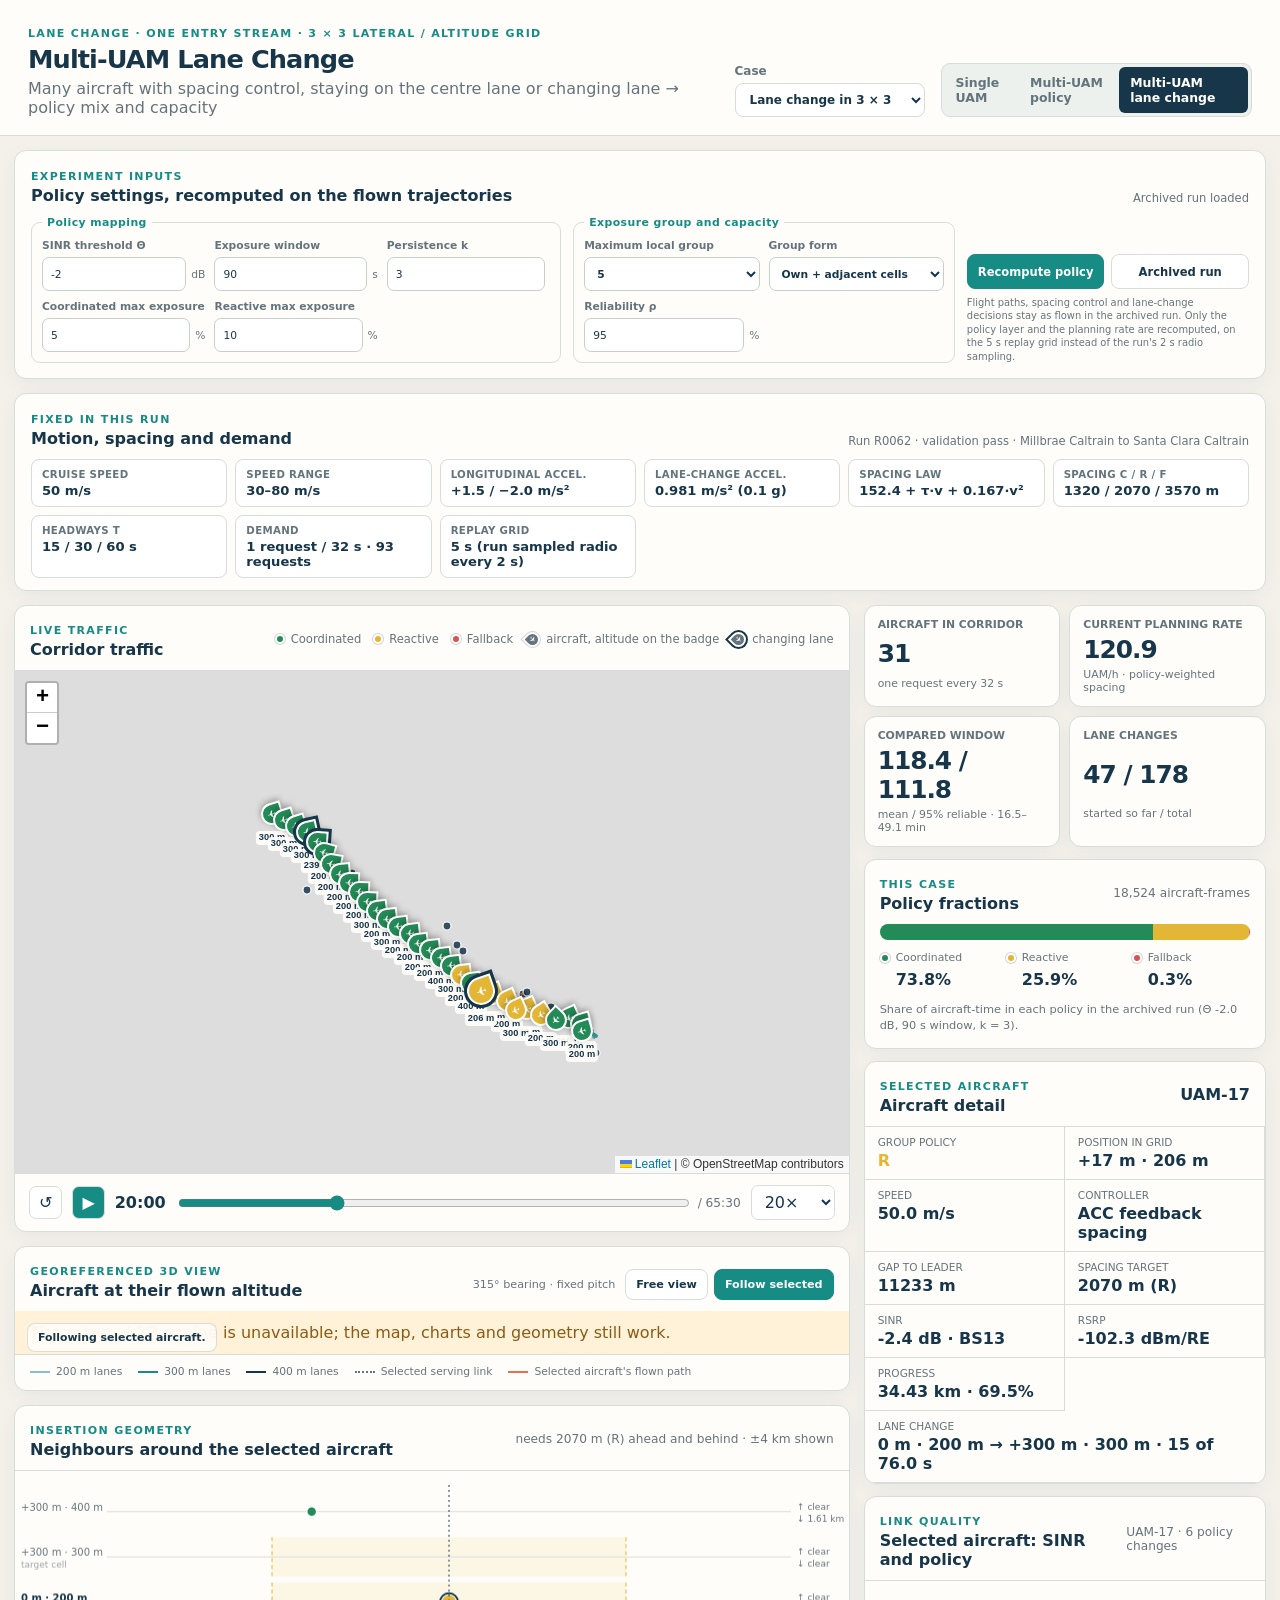
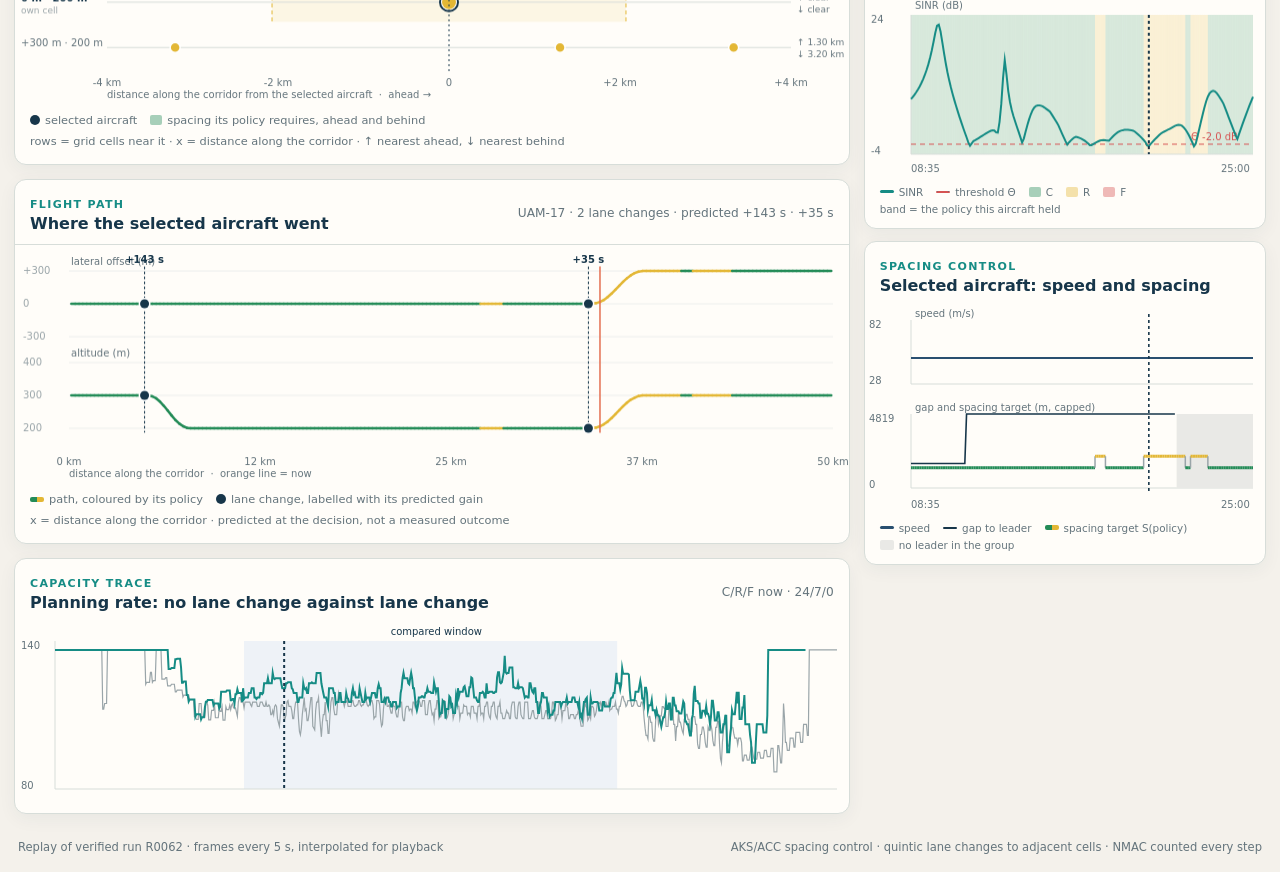
==== commit cd0dc11c: "Rebalance the columns and replace the scatter with the aircraft's flight path - Layout: the wide pan" ====
--- a/dashboard/motion.html
+++ b/dashboard/motion.html
@@ -11,7 +11,7 @@
           integrity="sha384-ghEeMdcWWzRv/BPeUcX835vcKDGrxvROXisl/Btpv3GeekBUXTSPVcFJpI1Tcrgp"
           crossorigin="anonymous" />
     <link rel="stylesheet" href="traffic.css?v=20260827-left-stack-v12" />
-    <link rel="stylesheet" href="motion.css?v=20260916-lanechange-v5" />
+    <link rel="stylesheet" href="motion.css?v=20260916-lanechange-v7" />
   </head>
   <body>
     <div class="traffic-dashboard motion-dashboard">
@@ -113,13 +113,34 @@
               <div id="motion-3d" role="application" aria-label="Three-dimensional corridor with nine flight lanes"></div>
               <div id="three-camera-note" class="traffic-three-note">Camera follows the selected aircraft.</div>
             </div>
-            <div id="three-warning" class="three-warning" hidden>The external 3D engine is unavailable; the map, cross-section and charts still work.</div>
+            <div id="three-warning" class="three-warning" hidden>The external 3D engine is unavailable; the map, charts and geometry still work.</div>
             <div class="traffic-three-legend">
               <span><i class="traffic-three-line motion-lane--200"></i>200 m lanes</span>
               <span><i class="traffic-three-line motion-lane--300"></i>300 m lanes</span>
               <span><i class="traffic-three-line motion-lane--400"></i>400 m lanes</span>
               <span><i class="traffic-three-line traffic-three-line--radio"></i>Selected serving link</span>
-            </div>
+              <span><i class="traffic-three-line motion-lane--flown"></i>Selected aircraft's flown path</span>
+            </div>
+          </section>
+
+          <section class="policy-card" aria-labelledby="grid-heading">
+            <div class="card-heading"><div><span class="eyebrow">INSERTION GEOMETRY</span><h2 id="grid-heading">Neighbours around the selected aircraft</h2></div><span id="grid-note">—</span></div>
+            <canvas id="grid-chart" aria-label="Along-track position of nearby aircraft in each grid cell, relative to the selected aircraft"></canvas>
+            <p class="chart-legend">
+              <span><i class="chart-key chart-key--ego"></i>selected aircraft</span>
+              <span><i class="chart-key chart-key--band chart-key--band-c"></i>spacing its policy requires, ahead and behind</span>
+              <span>rows = grid cells near it · x = distance along the corridor · ↑ nearest ahead, ↓ nearest behind</span>
+            </p>
+          </section>
+
+          <section class="policy-card" aria-labelledby="trajectory-heading">
+            <div class="card-heading"><div><span class="eyebrow">FLIGHT PATH</span><h2 id="trajectory-heading">Where the selected aircraft went</h2></div><span id="trajectory-note">—</span></div>
+            <canvas id="trajectory-chart" aria-label="Lateral offset and altitude of the selected aircraft along the corridor, with its lane changes"></canvas>
+            <p class="chart-legend">
+              <span><i class="chart-key chart-key--thick"></i>path, coloured by its policy</span>
+              <span><i class="chart-key chart-key--ego"></i>lane change, labelled with its predicted gain</span>
+              <span>x = distance along the corridor · predicted at the decision, not a measured outcome</span>
+            </p>
           </section>
 
           <section class="capacity-card" aria-labelledby="capacity-heading">
@@ -147,16 +168,6 @@
               <div><i class="policy-dot policy-dot--f"></i><span>Fallback</span><strong id="share-f">—</strong></div>
             </div>
             <p id="policy-description">Share of aircraft-time in each policy.</p>
-          </section>
-
-          <section class="policy-card" aria-labelledby="grid-heading">
-            <div class="card-heading"><div><span class="eyebrow">INSERTION GEOMETRY</span><h2 id="grid-heading">Neighbours around the selected aircraft</h2></div><span id="grid-note">—</span></div>
-            <canvas id="grid-chart" aria-label="Along-track position of nearby aircraft in each grid cell, relative to the selected aircraft"></canvas>
-            <p class="chart-legend">
-              <span><i class="chart-key chart-key--ego"></i>selected aircraft</span>
-              <span><i class="chart-key chart-key--band chart-key--band-c"></i>spacing its policy requires, ahead and behind</span>
-              <span>rows = grid cells near it · x = distance along the corridor · ↑ nearest ahead, ↓ nearest behind</span>
-            </p>
           </section>
 
           <section class="selected-card" aria-labelledby="selected-heading">
@@ -198,22 +209,6 @@
               <span><i class="chart-key chart-key--grey"></i>no leader in the group</span>
             </p>
           </section>
-
-          <section class="policy-card" aria-labelledby="benefit-heading">
-            <div class="card-heading"><div><span class="eyebrow">LANE-CHANGE BENEFIT</span><h2 id="benefit-heading">Predicted gain of each change</h2></div><span id="benefit-note">—</span></div>
-            <canvas id="benefit-chart" aria-label="Predicted policy-cost improvement of each lane change over time"></canvas>
-            <p class="chart-legend">
-              <span><i class="chart-key chart-key--other"></i>every change in this case</span>
-              <span><i class="chart-key chart-key--ego"></i>changes by the selected aircraft</span>
-              <span>predicted at the decision, not a measured outcome</span>
-            </p>
-          </section>
-
-          <section class="policy-card" aria-labelledby="compare-heading">
-            <div class="card-heading"><div><span class="eyebrow">CASE SUMMARY</span><h2 id="compare-heading">No lane change against lane change</h2></div><span id="compare-window">—</span></div>
-            <div class="motion-table-wrap"><table id="compare-table" class="motion-table"></table></div>
-            <p id="compare-note">Same demand, spacing law and controller in both cases. Grid cells are alternative positions for one stream, not extra lanes.</p>
-          </section>
         </aside>
       </main>
 
@@ -231,7 +226,7 @@
             crossorigin="anonymous"></script>
     <script>
       (() => {
-        const version = "20260916-lanechange-v5";
+        const version = "20260916-lanechange-v7";
         const dataScript = document.createElement("script");
         dataScript.src = `data/airport_to_airport_motion.js?v=${version}`;
         dataScript.addEventListener("load", () => {
--- a/dashboard/motion.css
+++ b/dashboard/motion.css
@@ -66,4 +66,5 @@
 
 .chart-key--ego { width: 10px; height: 10px; border-radius: 50%; background: var(--ink); }
 .chart-key--other { width: 8px; height: 8px; border-radius: 50%; background: #9aa5a9; }
-#benefit-chart { display: block; width: 100%; height: 150px; border-top: 1px solid var(--line); }
+#trajectory-chart { display: block; width: 100%; height: 235px; border-top: 1px solid var(--line); }
+.motion-lane--flown { border-color: #e46f51; }
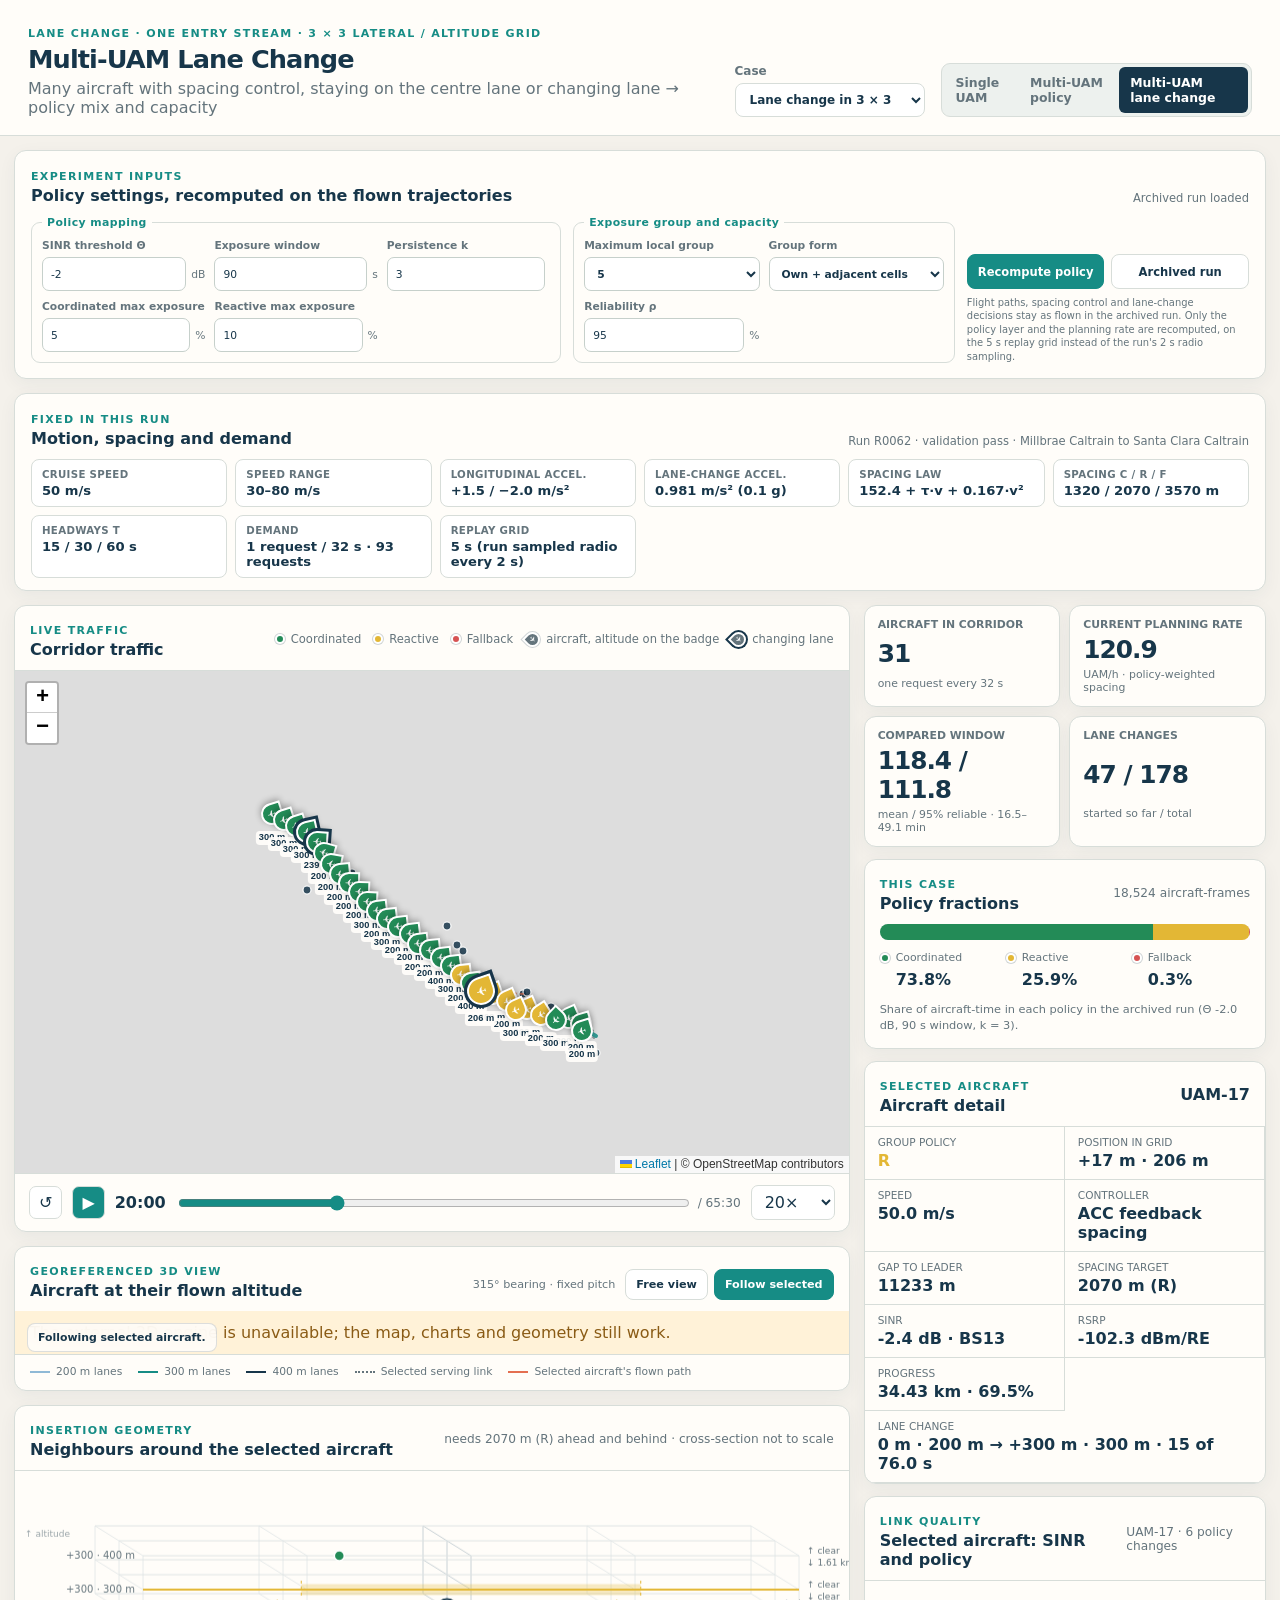
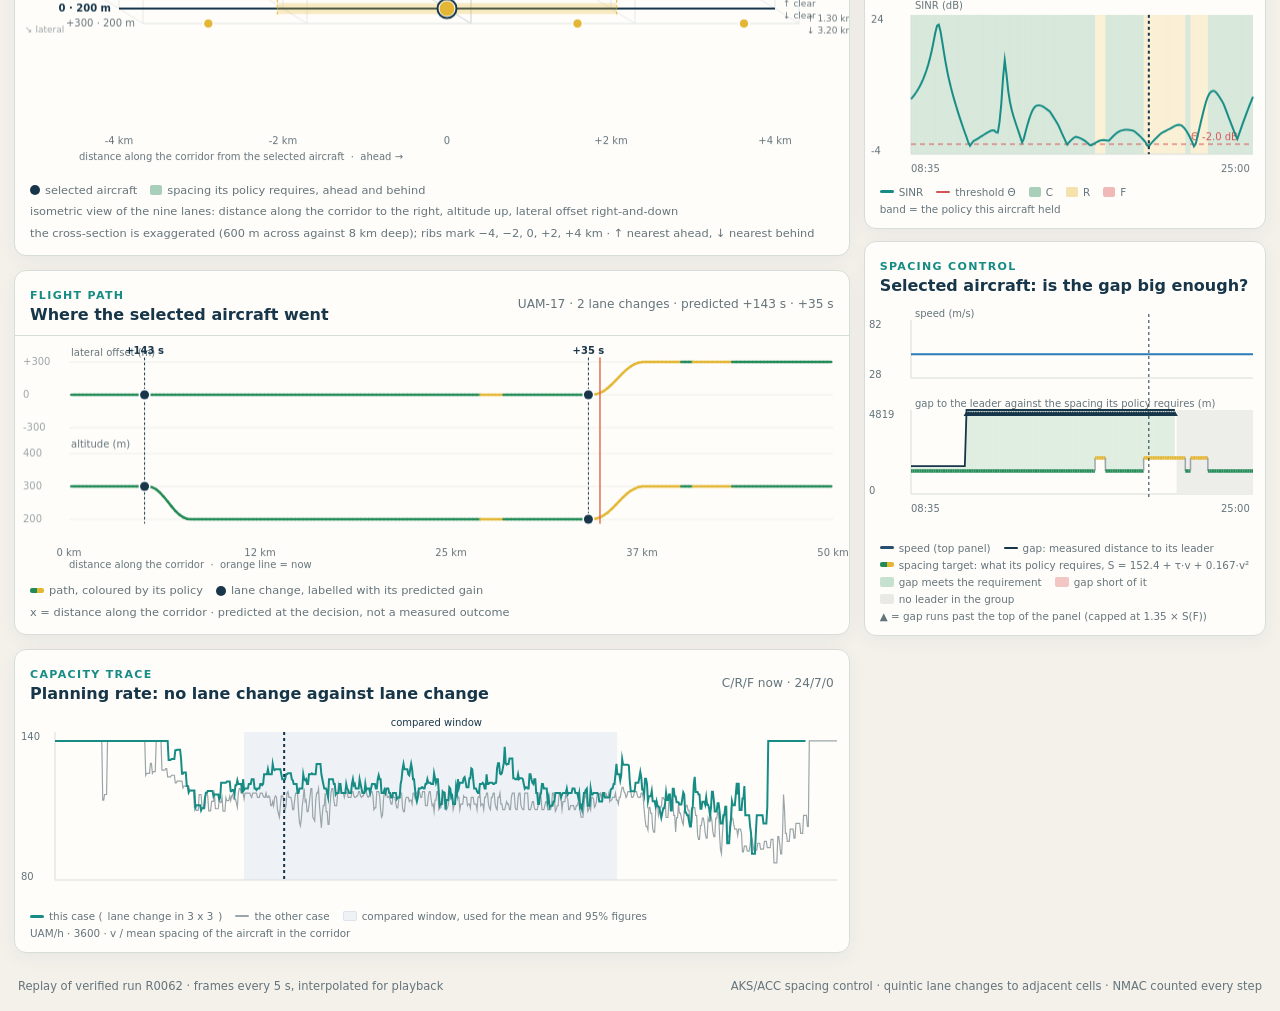
==== commit 1bf21057: "Make the three unclear panels readable - Insertion geometry is now an isometric view of the nine lan" ====
--- a/dashboard/motion.html
+++ b/dashboard/motion.html
@@ -11,7 +11,7 @@
           integrity="sha384-ghEeMdcWWzRv/BPeUcX835vcKDGrxvROXisl/Btpv3GeekBUXTSPVcFJpI1Tcrgp"
           crossorigin="anonymous" />
     <link rel="stylesheet" href="traffic.css?v=20260827-left-stack-v12" />
-    <link rel="stylesheet" href="motion.css?v=20260916-lanechange-v7" />
+    <link rel="stylesheet" href="motion.css?v=20260916-lanechange-v8" />
   </head>
   <body>
     <div class="traffic-dashboard motion-dashboard">
@@ -129,7 +129,8 @@
             <p class="chart-legend">
               <span><i class="chart-key chart-key--ego"></i>selected aircraft</span>
               <span><i class="chart-key chart-key--band chart-key--band-c"></i>spacing its policy requires, ahead and behind</span>
-              <span>rows = grid cells near it · x = distance along the corridor · ↑ nearest ahead, ↓ nearest behind</span>
+              <span>isometric view of the nine lanes: distance along the corridor to the right, altitude up, lateral offset right-and-down</span>
+              <span>the cross-section is exaggerated (600 m across against 8 km deep); ribs mark −4, −2, 0, +2, +4 km · ↑ nearest ahead, ↓ nearest behind</span>
             </p>
           </section>
 
@@ -146,6 +147,12 @@
           <section class="capacity-card" aria-labelledby="capacity-heading">
             <div class="card-heading"><div><span class="eyebrow">CAPACITY TRACE</span><h2 id="capacity-heading">Planning rate: no lane change against lane change</h2></div><span id="current-counts">—</span></div>
             <canvas id="capacity-chart" aria-label="Planning rate over time for both cases"></canvas>
+            <p class="chart-legend">
+              <span><i class="chart-key chart-key--current"></i>this case (<span id="capacity-current-label">lane change in 3 x 3</span>)</span>
+              <span><i class="chart-key chart-key--other-line"></i>the other case</span>
+              <span><i class="chart-key chart-key--window"></i>compared window, used for the mean and 95% figures</span>
+              <span>UAM/h · 3600 · v / mean spacing of the aircraft in the corridor</span>
+            </p>
           </section>
         </div>
 
@@ -200,13 +207,16 @@
           </section>
 
           <section class="link-card" aria-labelledby="aircraft-heading">
-            <div class="card-heading"><div><span class="eyebrow">SPACING CONTROL</span><h2 id="aircraft-heading">Selected aircraft: speed and spacing</h2></div></div>
+            <div class="card-heading"><div><span class="eyebrow">SPACING CONTROL</span><h2 id="aircraft-heading">Selected aircraft: is the gap big enough?</h2></div></div>
             <canvas id="aircraft-chart" aria-label="Selected aircraft speed, gap and spacing target over time"></canvas>
             <p class="chart-legend">
-              <span><i class="chart-key chart-key--speed"></i>speed</span>
-              <span><i class="chart-key chart-key--gap"></i>gap to leader</span>
-              <span><i class="chart-key chart-key--thick"></i>spacing target S(policy)</span>
+              <span><i class="chart-key chart-key--speed"></i>speed (top panel)</span>
+              <span><i class="chart-key chart-key--gap"></i>gap: measured distance to its leader</span>
+              <span><i class="chart-key chart-key--thick"></i>spacing target: what its policy requires, S = 152.4 + τ·v + 0.167·v²</span>
+              <span><i class="chart-key chart-key--ok"></i>gap meets the requirement</span>
+              <span><i class="chart-key chart-key--short"></i>gap short of it</span>
               <span><i class="chart-key chart-key--grey"></i>no leader in the group</span>
+              <span>▲ = gap runs past the top of the panel (capped at 1.35 × S(F))</span>
             </p>
           </section>
         </aside>
@@ -226,7 +236,7 @@
             crossorigin="anonymous"></script>
     <script>
       (() => {
-        const version = "20260916-lanechange-v7";
+        const version = "20260916-lanechange-v8";
         const dataScript = document.createElement("script");
         dataScript.src = `data/airport_to_airport_motion.js?v=${version}`;
         dataScript.addEventListener("load", () => {
--- a/dashboard/motion.css
+++ b/dashboard/motion.css
@@ -61,10 +61,16 @@
 .chart-key--band-f { background: var(--fallback); }
 
 #link-quality-chart { display: block; width: 100%; height: 200px; border-top: 1px solid var(--line); }
-#grid-chart { height: 230px; }
+#grid-chart { height: 300px; }
 #aircraft-chart { height: 210px; }
 
 .chart-key--ego { width: 10px; height: 10px; border-radius: 50%; background: var(--ink); }
 .chart-key--other { width: 8px; height: 8px; border-radius: 50%; background: #9aa5a9; }
 #trajectory-chart { display: block; width: 100%; height: 235px; border-top: 1px solid var(--line); }
 .motion-lane--flown { border-color: #e46f51; }
+
+.chart-key--current { height: 3px; background: var(--teal); }
+.chart-key--other-line { height: 2px; background: #9aa5a9; }
+.chart-key--window { width: 14px; height: 10px; border-radius: 2px; background: #eef2f7; box-shadow: inset 0 0 0 1px #dde3ea; }
+.chart-key--ok { width: 14px; height: 10px; border-radius: 2px; background: rgb(35 139 87 / 25%); }
+.chart-key--short { width: 14px; height: 10px; border-radius: 2px; background: rgb(214 83 83 / 32%); }
